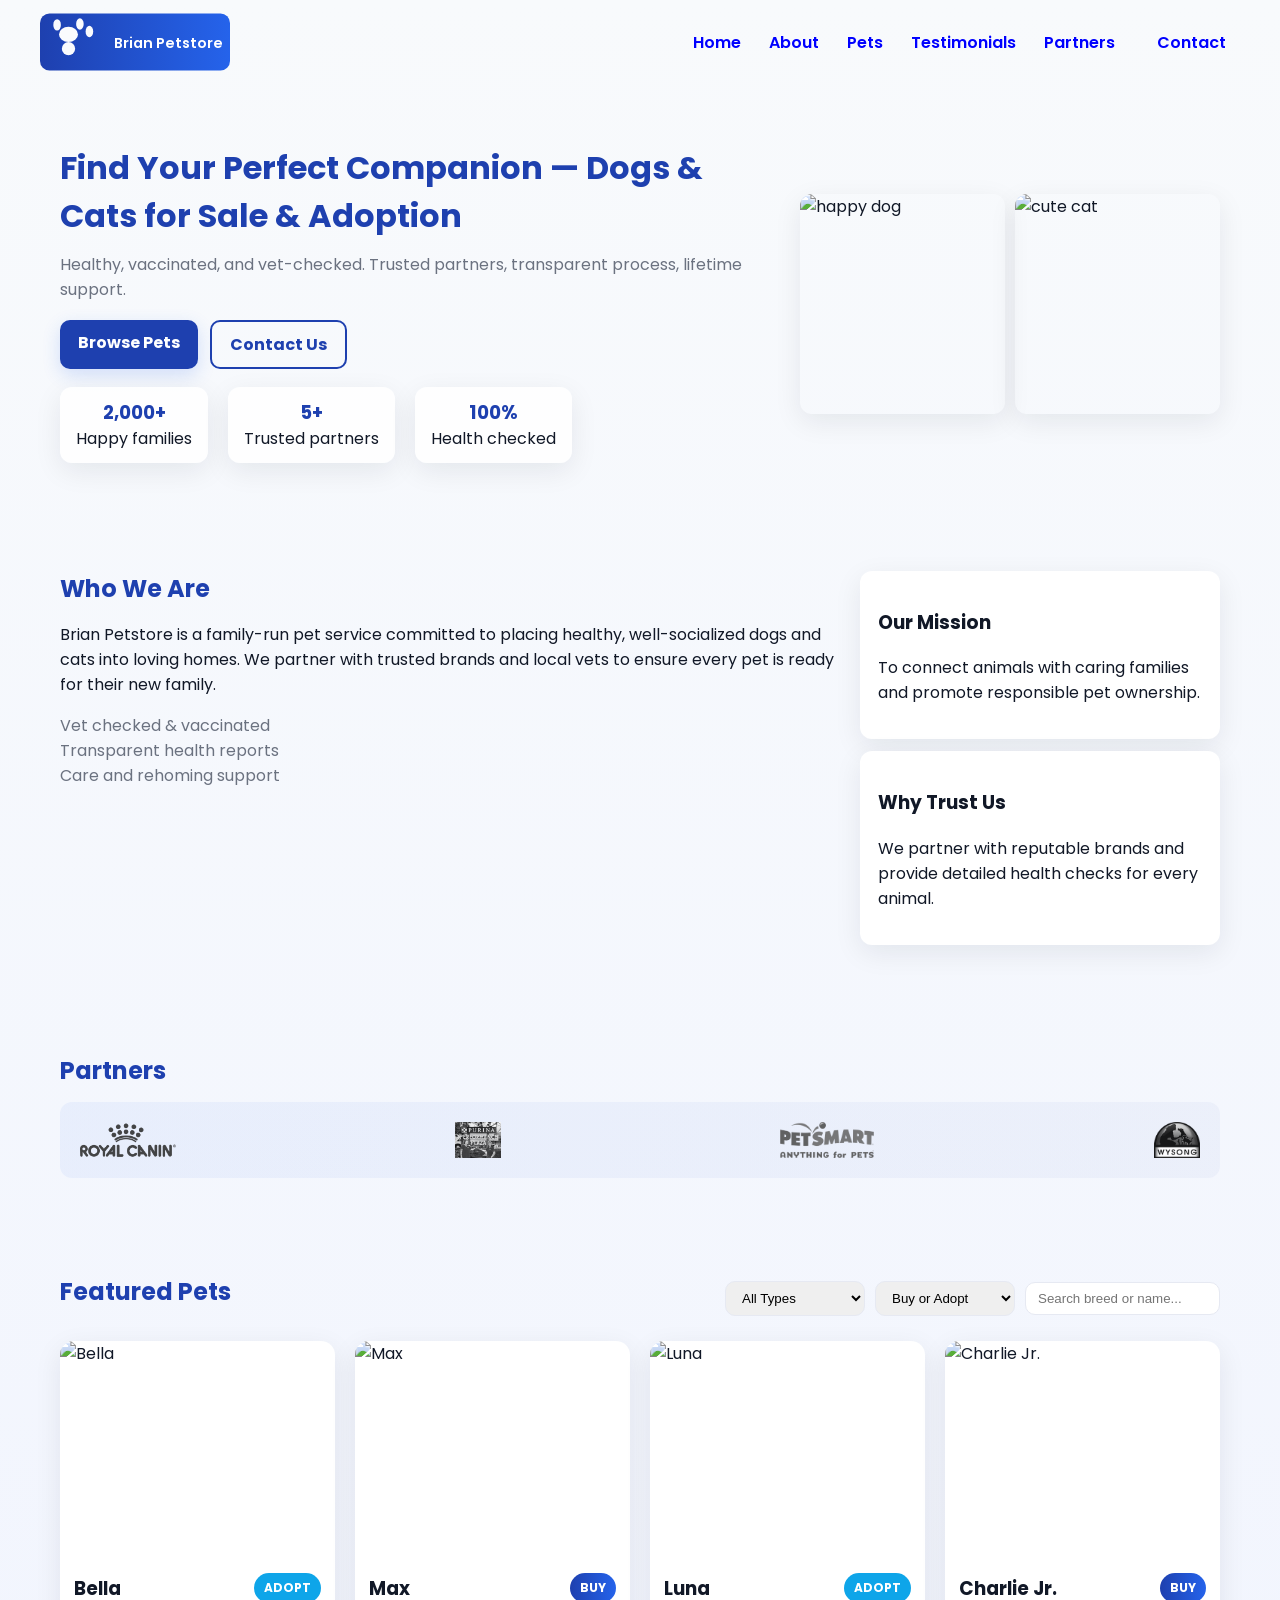
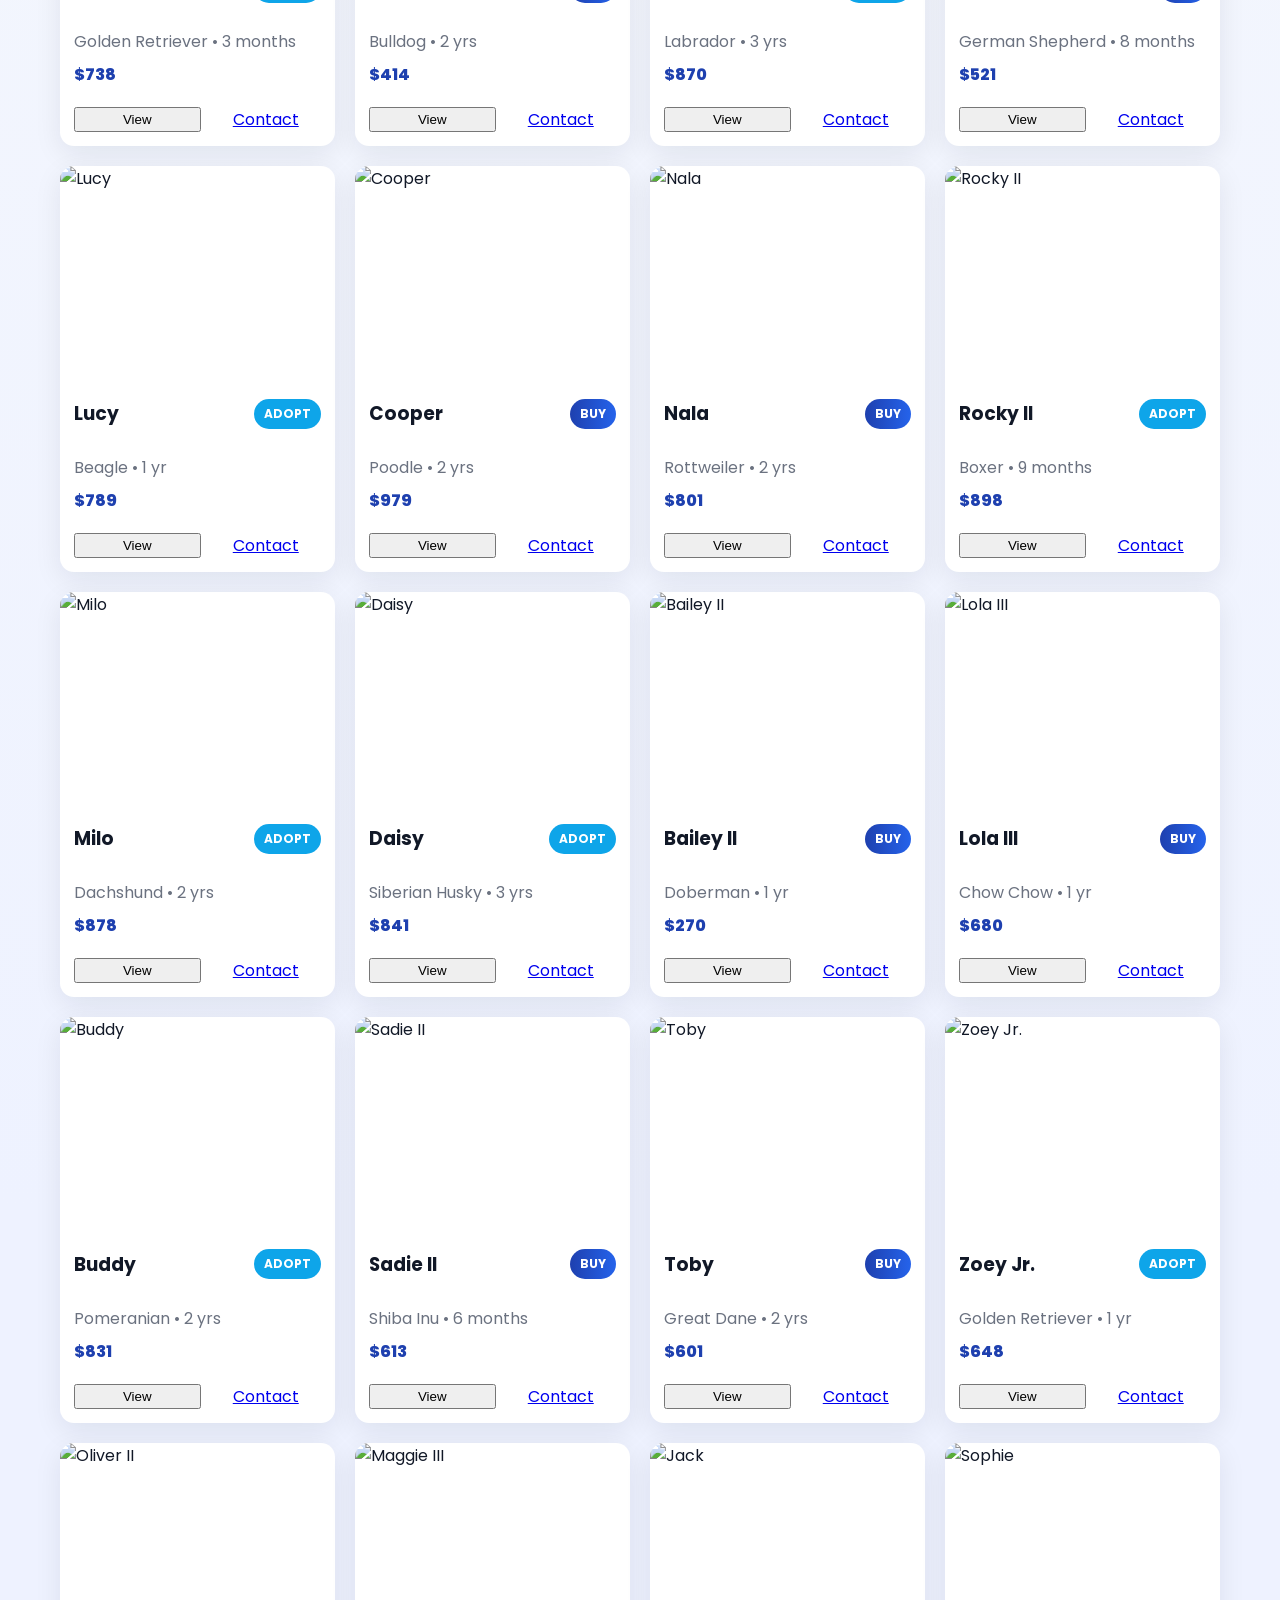
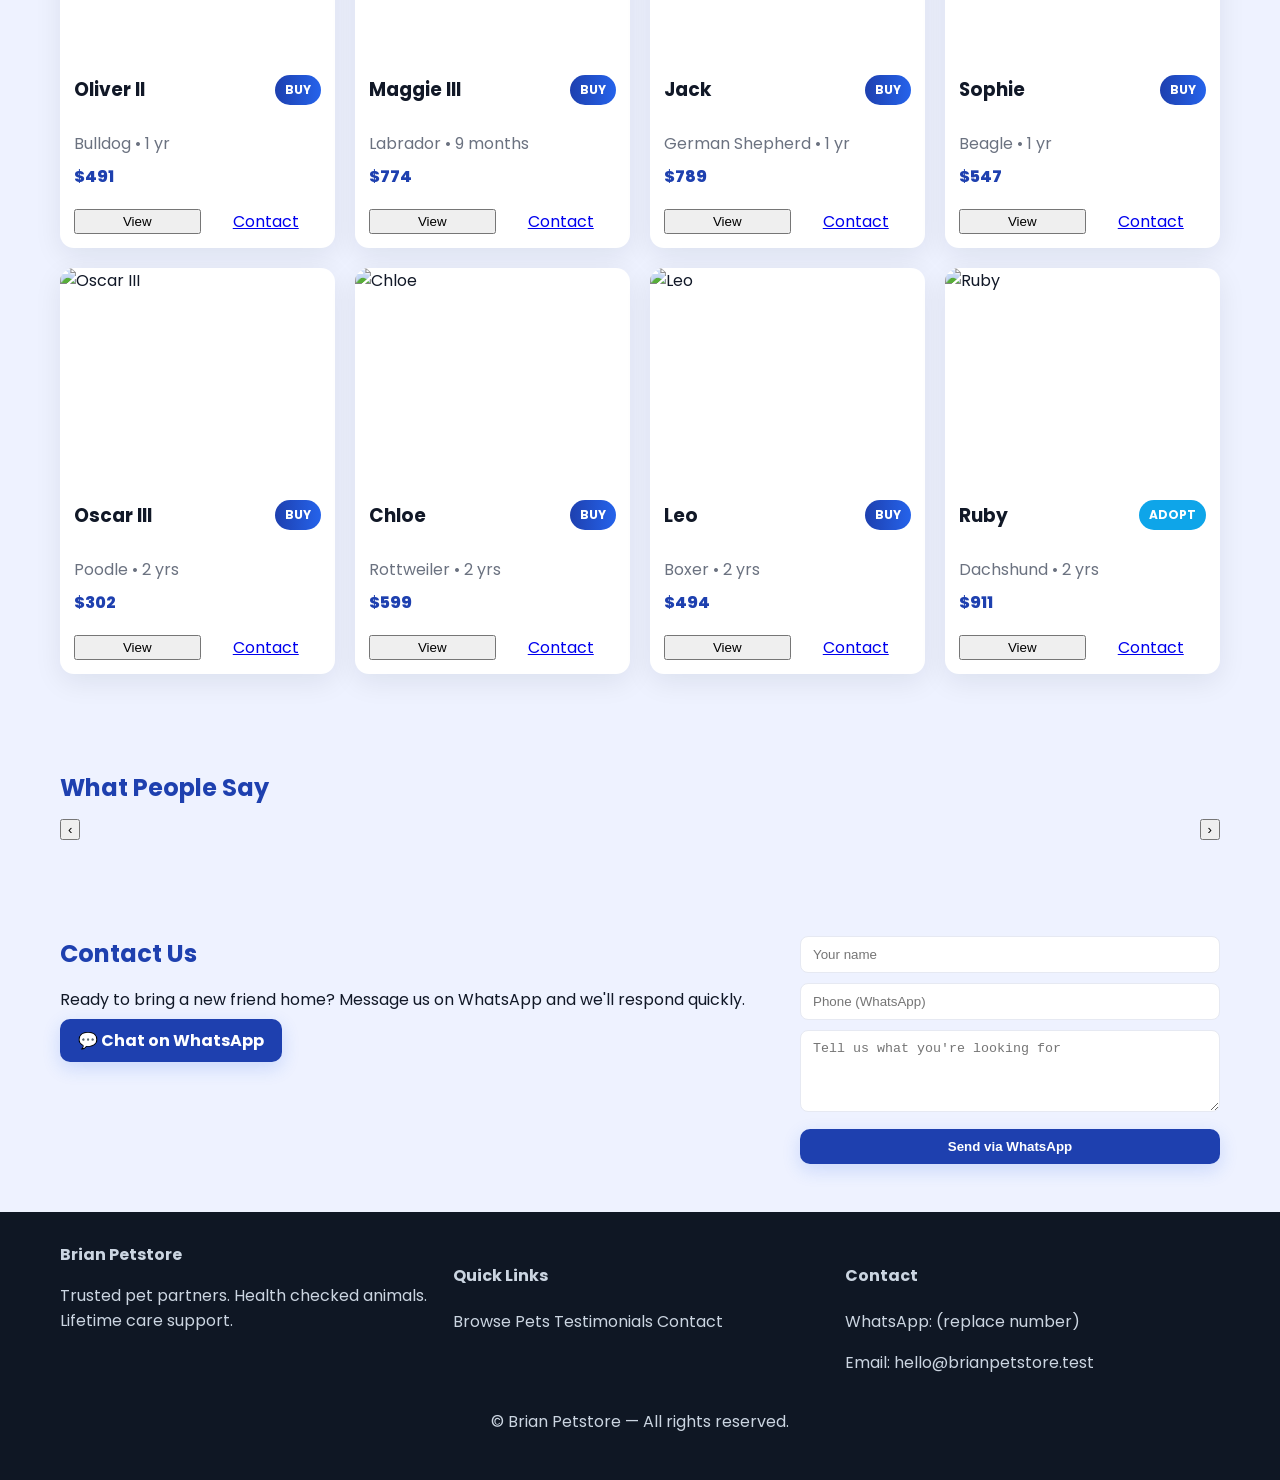
==== index.html @ ed1a4f4f "Move index.html to root for Vercel" ====
<!doctype html>
<html lang="en">
<head>
  <meta charset="utf-8" />
  <meta name="viewport" content="width=device-width,initial-scale=1" />
  <title>Brian Petstore — Dogs & Cats for Sale & Adoption</title>

  <!-- Google Fonts -->
  <link href="https://fonts.googleapis.com/css2?family=Poppins:wght@300;400;600;700&display=swap" rel="stylesheet">

  <link rel="stylesheet" href="style.css" />
</head>
<body>

  <!-- NAV / HEADER -->
  <header class="site-header">
    <div class="container header-inner">
      <!-- SVG logo (minimal + cute + elegant combined) -->
      <a class="logo" href="#home" aria-label="Brian Petstore">
        <svg viewBox="0 0 200 60" width="190" height="60" xmlns="http://www.w3.org/2000/svg" role="img">
          <!-- circle paw background (trust blue) -->
          <defs>
            <linearGradient id="g" x1="0" x2="1">
              <stop offset="0" stop-color="#1e40af"/>
              <stop offset="1" stop-color="#2563eb"/>
            </linearGradient>
          </defs>
          <rect rx="10" width="200" height="60" fill="url(#g)"/>
          <!-- stylized paw (white) -->
          <g transform="translate(12,7)" fill="#fff" opacity="0.98">
            <ellipse cx="18" cy="15" rx="10" ry="8"/>
            <ellipse cx="6" cy="5" rx="4" ry="6"/>
            <ellipse cx="30" cy="4" rx="4" ry="6"/>
            <ellipse cx="40" cy="12" rx="4" ry="6"/>
            <circle cx="18" cy="30" r="7"/>
          </g>
          <!-- Name - elegant with small drop shadow -->
          <text x="78" y="36" fill="#ffffff" font-family="Poppins, sans-serif" font-weight="600" font-size="15">
            Brian <tspan font-weight="600">Petstore</tspan>
          </text>
        </svg>
      </a>

      <nav class="nav">
        <a href="#home">Home</a>
        <a href="#about">About</a>
        <a href="#pets">Pets</a>
        <a href="#testimonials">Testimonials</a>
        <a href="#partners">Partners</a>
        <a href="#contact" class="btn-outline">Contact</a>
      </nav>
    </div>
  </header>

  <!-- HERO -->
  <section id="home" class="hero">
    <div class="container hero-inner">
      <div class="hero-text">
        <h1>Find Your Perfect Companion — Dogs & Cats for Sale & Adoption</h1>
        <p class="lead">Healthy, vaccinated, and vet-checked. Trusted partners, transparent process, lifetime support.</p>
        <div class="hero-ctas">
          <a href="#pets" class="btn-primary">Browse Pets</a>
          <a href="#contact" class="btn-ghost">Contact Us</a>
        </div>

        <div class="trust-stats">
          <div><strong>2,000+</strong><span>Happy families</span></div>
          <div><strong>5+</strong><span>Trusted partners</span></div>
          <div><strong>100%</strong><span>Health checked</span></div>
        </div>
      </div>

      <div class="hero-visual">
        <!-- sample collage using unsplash images; replace or host your own -->
        <div class="hero-collage">
          <img src="https://images.unsplash.com/photo-1546182990-dffeafbe841d?q=80&w=800&auto=format&fit=crop&ixlib=rb-4.0.3&s=7d08eed8a2a8e9d2ef75f9f8d8d9afb2" alt="happy dog" />
          <img src="https://images.unsplash.com/photo-1518791841217-8f162f1e1131?q=80&w=800&auto=format&fit=crop&ixlib=rb-4.0.3&s=22c03d4f0e0f3d1a6b8a0f6f7c70c4b1" alt="cute cat" />
        </div>
      </div>
    </div>
  </section>

  <!-- ABOUT -->
  <section id="about" class="section about">
    <div class="container">
      <div class="about-grid">
        <div>
          <h2>Who We Are</h2>
          <p>Brian Petstore is a family-run pet service committed to placing healthy, well-socialized dogs and cats into loving homes. We partner with trusted brands and local vets to ensure every pet is ready for their new family.</p>
          <ul class="about-list">
            <li>Vet checked & vaccinated</li>
            <li>Transparent health reports</li>
            <li>Care and rehoming support</li>
          </ul>
        </div>

        <div class="about-cards">
          <div class="card small">
            <h3>Our Mission</h3>
            <p>To connect animals with caring families and promote responsible pet ownership.</p>
          </div>
          <div class="card small">
            <h3>Why Trust Us</h3>
            <p>We partner with reputable brands and provide detailed health checks for every animal.</p>
          </div>
        </div>
      </div>
    </div>
  </section>

  <!-- PARTNERS -->
  <section id="partners" class="section partners">
    <div class="container">
      <h2>Partners</h2>
      <div class="partners-row" aria-hidden="true">
        <!-- use real logos or host local images -->
        <img src="./Royal.png" alt="Royal Canin">
        <img src="./thumbnail_IMG_1794v2.jpg" alt="Purina">
        <img src="./PetSmart-Logo-2022.png" alt="PetSmart">
        <img src="./logo.png" alt="Wysong">
      </div>
    </div>
  </section>

  <!-- PETS / FILTERS -->
  <section id="pets" class="section pets">
    <div class="container">
      <div class="section-head">
        <h2>Featured Pets</h2>
        <div class="filters">
          <select id="filter-type">
            <option value="all">All Types</option>
            <option value="dog">Dogs</option>
            <option value="cat">Cats</option>
          </select>

          <select id="filter-action">
            <option value="all">Buy or Adopt</option>
            <option value="buy">Buy ($250+)</option>
            <option value="adopt">Adopt ($500+)</option>
          </select>

          <input id="search" type="search" placeholder="Search breed or name..." />
        </div>
      </div>

      <div id="pets-grid" class="pets-grid" aria-live="polite">
        <!-- Pet cards injected by script.js -->
      </div>
    </div>
  </section>

  <!-- PET DETAILS MODAL -->
  <div id="pet-modal" class="modal" aria-hidden="true">
    <div class="modal-content" role="dialog" aria-modal="true">
      <button id="modal-close" class="modal-close" aria-label="Close">✕</button>
      <div id="modal-body"></div>
    </div>
  </div>

  <!-- TESTIMONIALS -->
  <section id="testimonials" class="section testimonials">
    <div class="container">
      <h2>What People Say</h2>
      <div class="testi-wrapper">
        <button id="testi-prev" aria-label="Previous">‹</button>
        <div id="testi-track" class="testi-track">
          <!-- testimonial items injected by script -->
        </div>
        <button id="testi-next" aria-label="Next">›</button>
      </div>
    </div>
  </section>

  <!-- CONTACT -->
  <section id="contact" class="section contact">
    <div class="container contact-grid">
      <div>
        <h2>Contact Us</h2>
        <p>Ready to bring a new friend home? Message us on WhatsApp and we'll respond quickly.</p>
        <a id="whatsapp-main" class="btn-primary" href="#" target="_blank" rel="noopener">💬 Chat on WhatsApp</a>
      </div>
      <form id="contact-form" class="contact-form" onsubmit="return false;">
        <input type="text" id="name" placeholder="Your name" required />
        <input type="tel" id="phone" placeholder="Phone (WhatsApp)" required />
        <textarea id="message" placeholder="Tell us what you're looking for" rows="4"></textarea>
        <button id="contact-send" class="btn-primary">Send via WhatsApp</button>
      </form>
    </div>
  </section>

  <!-- FOOTER -->
  <footer class="footer">
    <div class="container">
      <div class="footer-grid">
        <div>
          <strong>Brian Petstore</strong>
          <p>Trusted pet partners. Health checked animals. Lifetime care support.</p>
        </div>
        <div>
          <h4>Quick Links</h4>
          <a href="#pets">Browse Pets</a>
          <a href="#testimonials">Testimonials</a>
          <a href="#contact">Contact</a>
        </div>
        <div>
          <h4>Contact</h4>
          <p>WhatsApp: <a id="footer-whatsapp" href="#">(replace number)</a></p>
          <p>Email: hello@brianpetstore.test</p>
        </div>
      </div>

      <p class="copyright">© <span id="year"></span> Brian Petstore — All rights reserved.</p>
    </div>
  </footer>

  <script src="script.js"></script>
</body>
</html>
---- style.css ----
:root{
  --blue-700:#1e40af;
  --blue-500:#2563eb;
  --muted:#6b7280;
  --card-bg:#ffffff;
  --radius:14px;
  --glass: rgba(255,255,255,0.85);
  --shadow: 0 8px 28px rgba(16,24,40,0.08);
  --max:1200px;
}

*{box-sizing:border-box}
body{font-family:'Poppins',system-ui,-apple-system,Segoe UI,Roboto,"Helvetica Neue",Arial; margin:0; color:#111827; background:linear-gradient(180deg,#f8fafc, #eef2ff 60%); -webkit-font-smoothing:antialiased}
.container{max-width:var(--max); margin:0 auto; padding:0 20px}

/* HEADER */
.site-header{position:sticky; top:0; z-index:60}
.header-inner{display:flex; align-items:center; justify-content:space-between; padding:12px 0}
.logo{display:flex; align-items:center; text-decoration:none}
.nav{display:flex; gap:18px; align-items:center}
.nav a{color: blue; text-decoration:none; font-weight:600; margin-left:10px}
.btn-outline{padding:8px 12px; border-radius:8px; background:transparent; border:2px solid rgba(255,255,255,0.12); color:white; font-weight:600}

/* hero */
.hero{padding:60px 0; display:flex; align-items:center}
.hero-inner{display:grid; grid-template-columns:1fr 420px; gap:32px; align-items:center}
.hero-text h1{font-size:2rem; margin:0 0 12px; color:var(--blue-700)}
.lead{color:var(--muted); margin:0 0 18px}
.hero-ctas{display:flex; gap:12px; margin-bottom:18px}
.btn-primary{background:var(--blue-700); color:white; padding:10px 18px; border-radius:10px; text-decoration:none; font-weight:700; box-shadow:0 6px 18px rgba(37,99,235,0.18)}
.btn-ghost{background:transparent; border:2px solid var(--blue-700); color:var(--blue-700); padding:10px 18px; border-radius:10px; text-decoration:none; font-weight:700}
.trust-stats{display:flex; gap:20px; margin-top:14px}
.trust-stats div{background:var(--glass); padding:12px 16px; border-radius:12px; display:flex; flex-direction:column; align-items:center; box-shadow:var(--shadow)}
.trust-stats strong{font-size:1.15rem; color:var(--blue-700)}

/* hero visuals */
.hero-collage{display:grid; gap:10px; grid-template-columns:1fr 1fr}
.hero-collage img{width:100%; height:220px; object-fit:cover; border-radius:12px; box-shadow:var(--shadow)}

/* sections */
.section{padding:48px 0}
.section h2{font-size:1.5rem; margin:0 0 14px; color:var(--blue-700)}

/* ABOUT */
.about-grid{display:grid; grid-template-columns:1fr 360px; gap:20px; align-items:start}
.about-list{list-style: none; padding:0; margin-top:12px; color:var(--muted)}
.card.small{background:var(--card-bg); padding:18px; border-radius:12px; box-shadow:var(--shadow); margin-bottom:12px}

/* partners */
.partners-row{display:flex; gap:24px; align-items:center; justify-content:space-between; padding:20px; background:linear-gradient(90deg, rgba(37,99,235,0.06), rgba(30,64,175,0.04)); border-radius:12px}
.partners-row img{height:36px; opacity:0.9; filter:grayscale(1); transition:all .2s}
.partners-row img:hover{transform:translateY(-4px); filter:none; opacity:1}

/* PETS */
.section-head{display:flex; align-items:center; justify-content:space-between; gap:16px; margin-bottom:18px; flex-wrap:wrap}
.filters{display:flex; gap:10px; align-items:center}
.filters select, .filters input{padding:8px 12px; border-radius:10px; border:1px solid #e6e9f2; min-width:140px}
.pets-grid{display:grid; gap:20px; grid-template-columns:repeat(auto-fit, minmax(240px,1fr))}

/* pet card */
.pet{
  background:var(--card-bg);
  border-radius:14px;
  overflow:hidden;
  box-shadow:var(--shadow);
  transition: transform .25s ease, box-shadow .25s ease;
  display:flex; flex-direction:column;
}
.pet:hover{transform:translateY(-6px)}
.pet img{width:100%; height:200px; object-fit:cover}
.pet-body{padding:14px; flex:1; display:flex; flex-direction:column}
.pet-title{display:flex; justify-content:space-between; align-items:center; gap:10px}
.badge{padding:6px 10px; border-radius:999px; font-weight:700; font-size:12px; color:white}
.badge-buy{background:linear-gradient(90deg,var(--blue-700),var(--blue-500))}
.badge-adopt{background:#0ea5e9}
.pet p{color:var(--muted); margin:8px 0}
.pet .price{font-weight:800; color:var(--blue-700); margin-top:auto}
.pet-actions{display:flex; gap:10px; margin-top:12px}
.pet-actions .btn{flex:1; text-align:center}

/* pagination */
.pagination{display:flex; gap:8px; justify-content:center; margin-top:20px}
.page-btn{padding:8px 12px; border-radius:8px; background:white; border:1px solid #e6e9f2; cursor:pointer}
.page-btn.active{background:var(--blue-700); color:white; border-color:var(--blue-700)}

/* modal */
.modal{position:fixed; inset:0; display:none; background:rgba(2,6,23,0.6); align-items:center; justify-content:center; padding:24px}
.modal.show{display:flex}
.modal-content{width:100%; max-width:900px; background:white; border-radius:12px; overflow:hidden; box-shadow:0 30px 60px rgba(2,6,23,0.4); display:flex; gap:0}
.modal-left{flex:1; min-width:300px}
.modal-left img{width:100%; height:100%; object-fit:cover}
.modal-right{flex:1; padding:20px}
.modal-close{position:absolute; right:28px; top:28px; background:transparent; border:0; font-size:22px}

/* testimonials */
.testi-wrapper{display:flex; align-items:center; gap:14px}
#testi-track{display:flex; overflow:hidden; gap:14px; width:100%}
.testi-item{min-width:100%; padding:18px; background:linear-gradient(180deg,#fff,#f9fafb); border-radius:12px; box-shadow:var(--shadow)}
.testi-item p{color:var(--muted)}
.testi-item .who{display:flex; gap:12px; align-items:center; margin-top:12px}
.who img{width:52px; height:52px; object-fit:cover; border-radius:999px; border:3px solid #fff; box-shadow:0 6px 18px rgba(2,6,23,0.08)}

/* contact */
.contact-grid{display:grid; grid-template-columns:1fr 420px; gap:20px; align-items:start}
.contact-form input, .contact-form textarea{width:100%; padding:10px 12px; border-radius:8px; border:1px solid #e6e9f2; margin-bottom:10px}
.contact-form button{width:100%; padding:10px 14px; border-radius:10px; border:0; background:var(--blue-700); color:white; font-weight:700}

/* footer */
.footer{background:#0f1724; color:#cbd5e1; padding:30px 0}
.footer-grid{display:grid; grid-template-columns:1fr 1fr 1fr; gap:18px; align-items:start}
.footer a{color:#cbd5e1; text-decoration:none}
.copyright{text-align:center; margin-top:18px}

/* responsive */
@media (max-width:100px){
  .hero-inner{grid-template-columns:1fr}
  .about-grid{grid-template-columns:1fr}
  .contact-grid{grid-template-columns:1fr}
  .header-inner{padding:8px 0}
  .nav{display: contents;}
  .hero-collage img{height:160px}
}
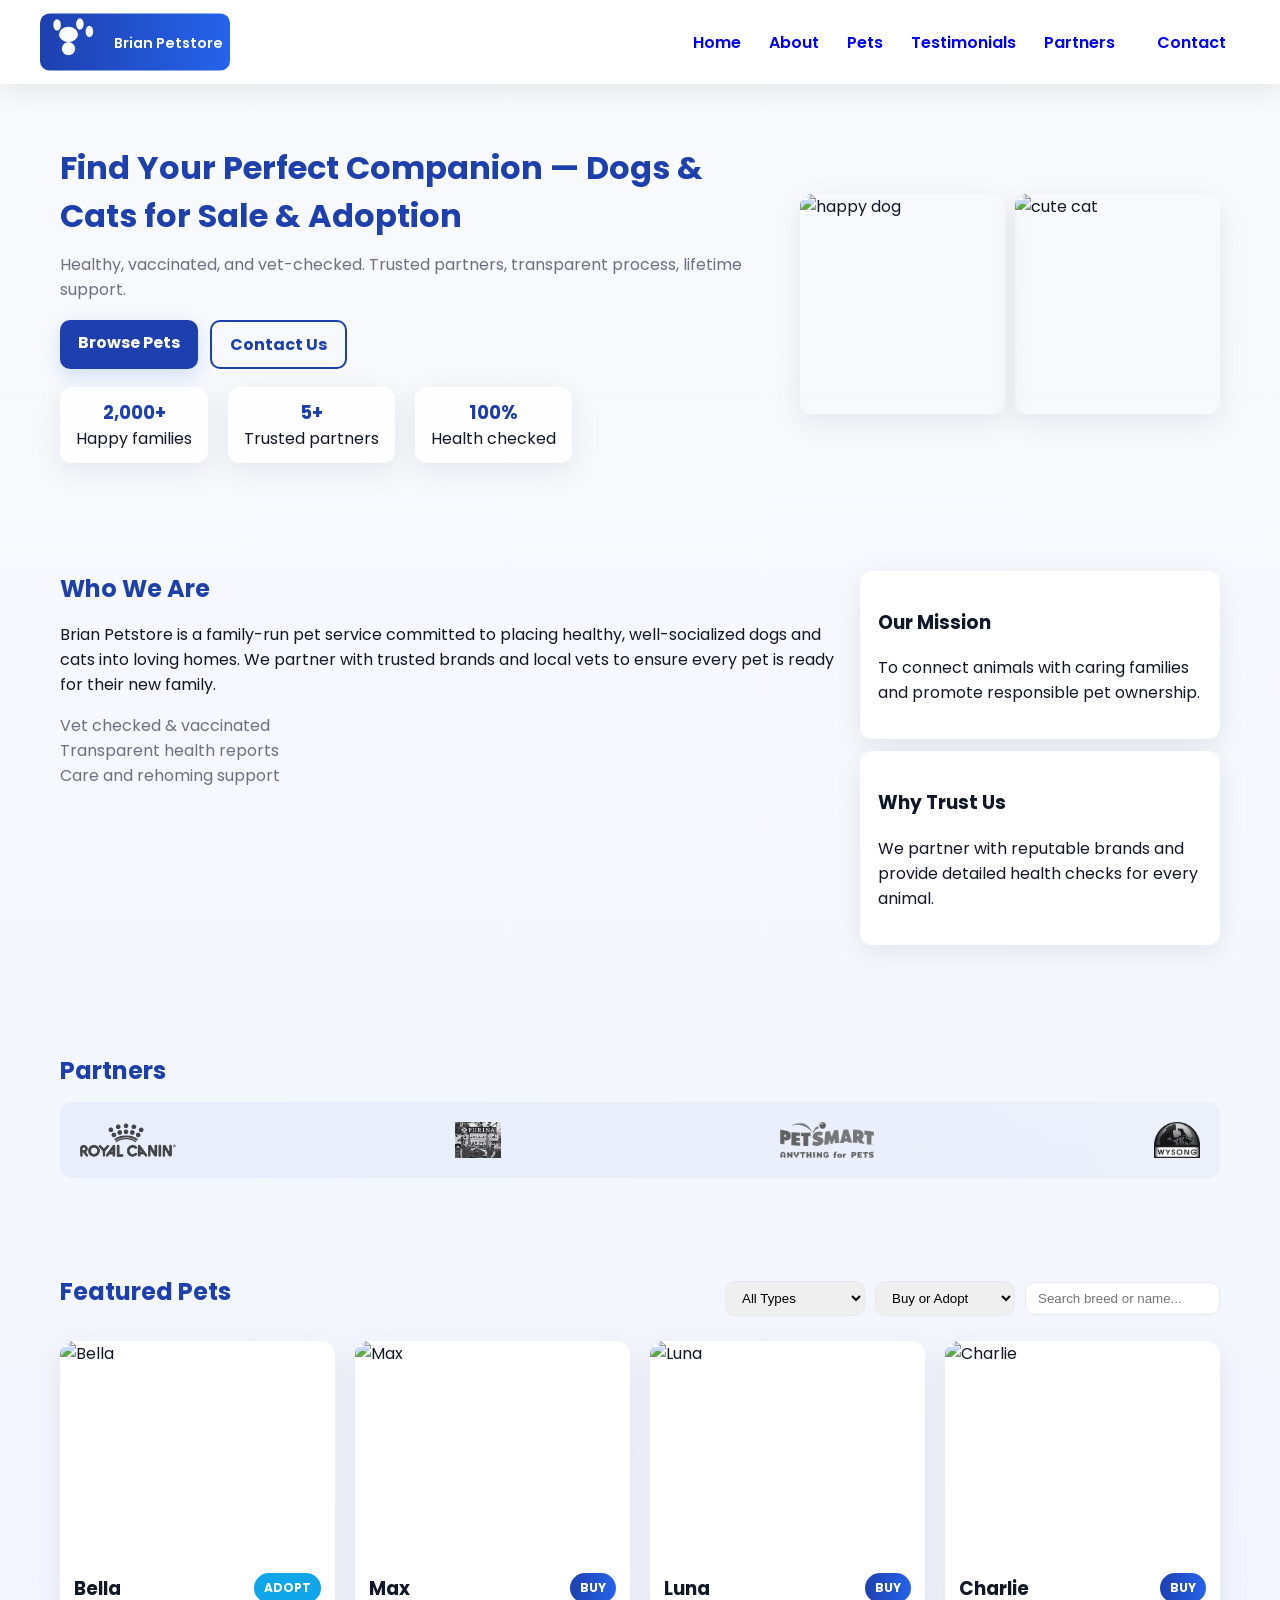
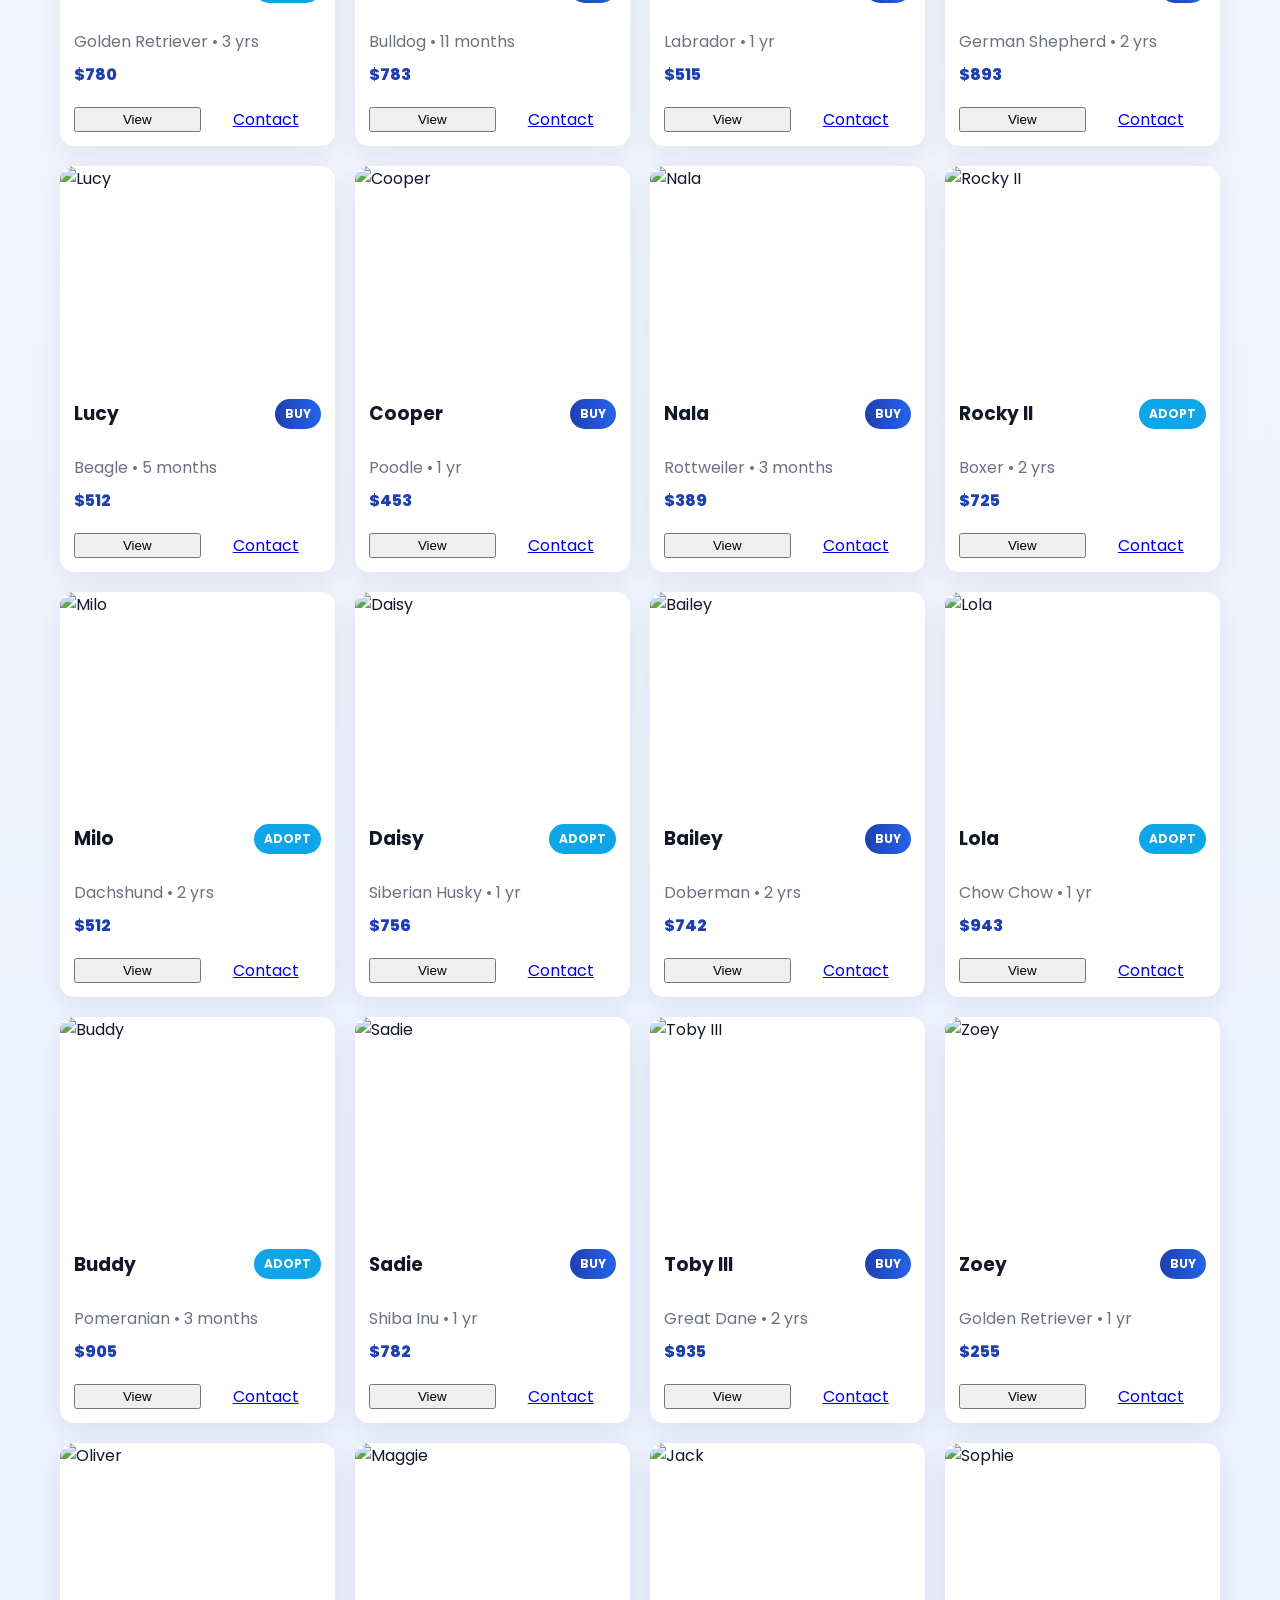
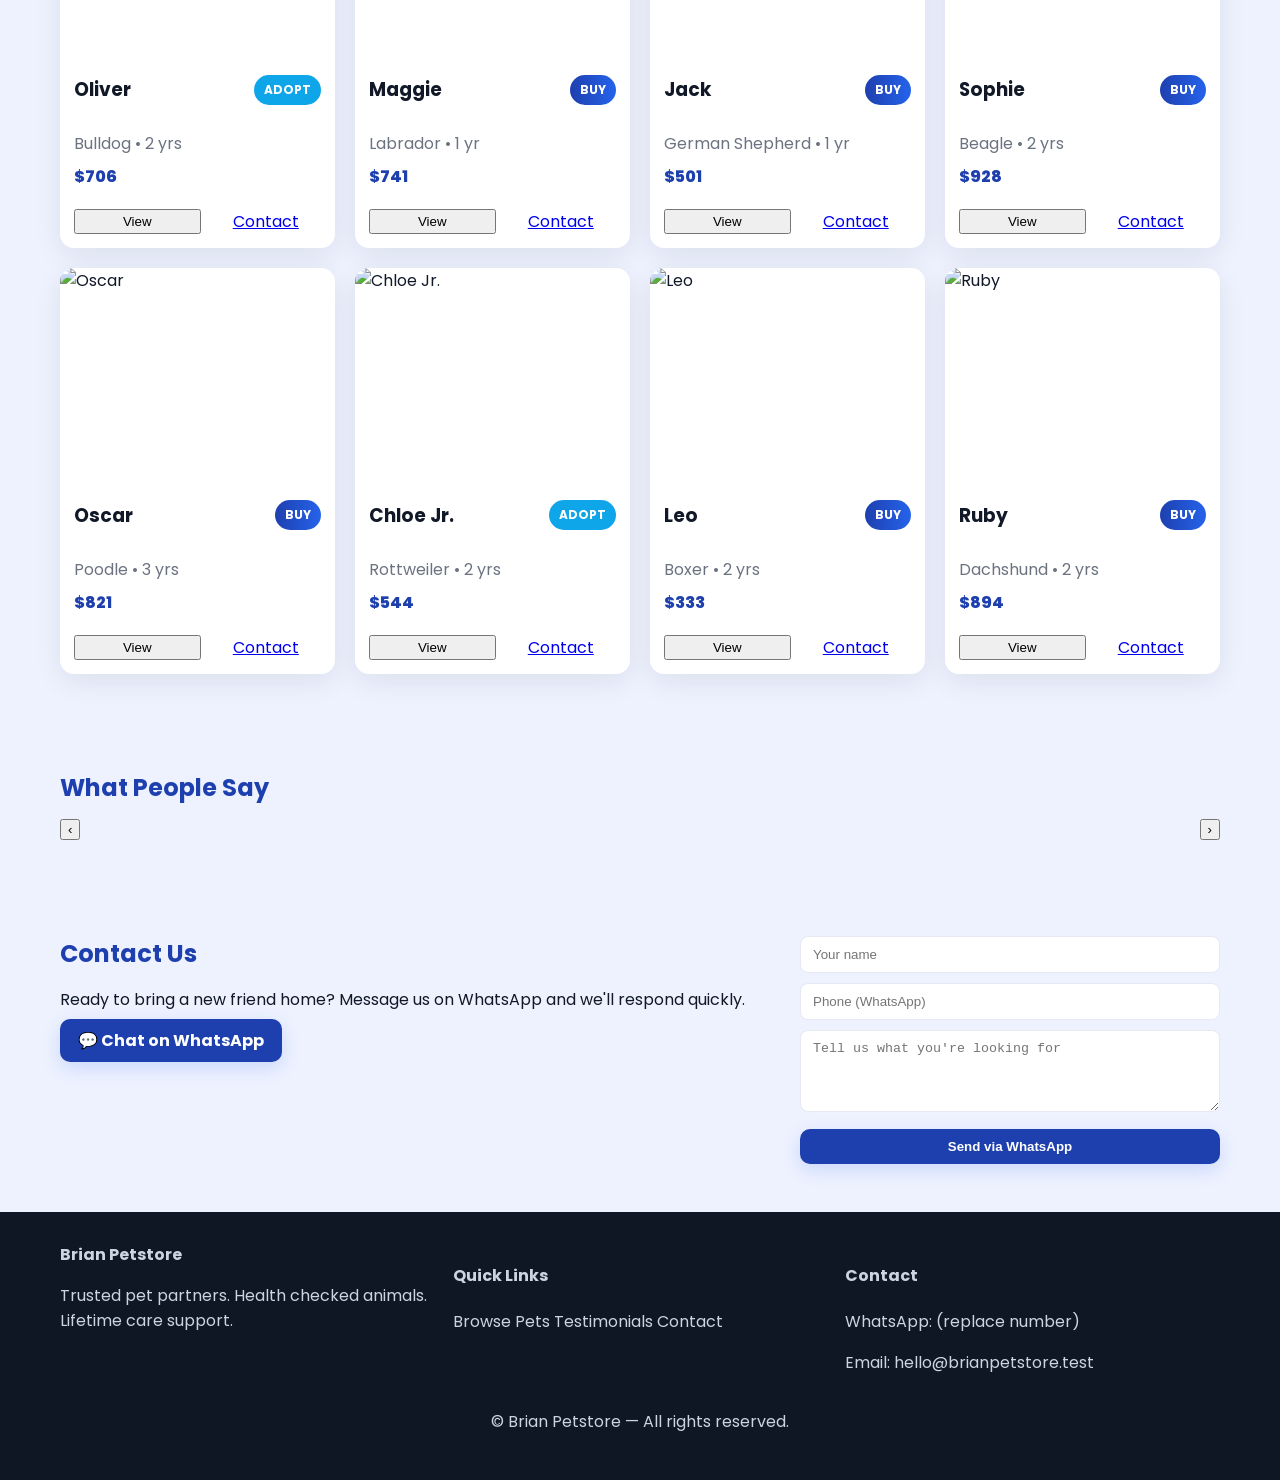
==== commit cd6558d2: "Update styles" ====
--- a/index.html
+++ b/index.html
@@ -2,7 +2,8 @@
 <html lang="en">
 <head>
   <meta charset="utf-8" />
-  <meta name="viewport" content="width=device-width,initial-scale=1" />
+<meta name="viewport" content="width=device-width, initial-scale=1.0">
+
   <title>Brian Petstore — Dogs & Cats for Sale & Adoption</title>
 
   <!-- Google Fonts -->
--- a/style.css
+++ b/style.css
@@ -10,12 +10,18 @@
 }
 
 *{box-sizing:border-box}
-body{font-family:'Poppins',system-ui,-apple-system,Segoe UI,Roboto,"Helvetica Neue",Arial; margin:0; color:#111827; background:linear-gradient(180deg,#f8fafc, #eef2ff 60%); -webkit-font-smoothing:antialiased}
+body{
+  font-family:'Poppins',system-ui,-apple-system,Segoe UI,Roboto,"Helvetica Neue",Arial;
+  margin:0; 
+  color:#111827;
+  background:linear-gradient(180deg,#f8fafc, #eef2ff 60%);
+  -webkit-font-smoothing:antialiased;
+}
 .container{max-width:var(--max); margin:0 auto; padding:0 20px}
 
 /* HEADER */
-.site-header{position:sticky; top:0; z-index:60}
-.header-inner{display:flex; align-items:center; justify-content:space-between; padding:12px 0}
+.site-header{position:sticky; top:0; z-index:60; background:white; box-shadow:var(--shadow)}
+.header-inner{display:flex; align-items:center; justify-content:space-between; padding:12px 0; position:relative}
 .logo{display:flex; align-items:center; text-decoration:none}
 .nav{display:flex; gap:18px; align-items:center}
 .nav a{color: blue; text-decoration:none; font-weight:600; margin-left:10px}
@@ -26,10 +32,10 @@
 .hero-inner{display:grid; grid-template-columns:1fr 420px; gap:32px; align-items:center}
 .hero-text h1{font-size:2rem; margin:0 0 12px; color:var(--blue-700)}
 .lead{color:var(--muted); margin:0 0 18px}
-.hero-ctas{display:flex; gap:12px; margin-bottom:18px}
+.hero-ctas{display:flex; gap:12px; margin-bottom:18px; flex-wrap:wrap}
 .btn-primary{background:var(--blue-700); color:white; padding:10px 18px; border-radius:10px; text-decoration:none; font-weight:700; box-shadow:0 6px 18px rgba(37,99,235,0.18)}
 .btn-ghost{background:transparent; border:2px solid var(--blue-700); color:var(--blue-700); padding:10px 18px; border-radius:10px; text-decoration:none; font-weight:700}
-.trust-stats{display:flex; gap:20px; margin-top:14px}
+.trust-stats{display:flex; gap:20px; margin-top:14px; flex-wrap:wrap}
 .trust-stats div{background:var(--glass); padding:12px 16px; border-radius:12px; display:flex; flex-direction:column; align-items:center; box-shadow:var(--shadow)}
 .trust-stats strong{font-size:1.15rem; color:var(--blue-700)}
 
@@ -47,13 +53,13 @@
 .card.small{background:var(--card-bg); padding:18px; border-radius:12px; box-shadow:var(--shadow); margin-bottom:12px}
 
 /* partners */
-.partners-row{display:flex; gap:24px; align-items:center; justify-content:space-between; padding:20px; background:linear-gradient(90deg, rgba(37,99,235,0.06), rgba(30,64,175,0.04)); border-radius:12px}
+.partners-row{display:flex; gap:24px; align-items:center; justify-content:space-between; padding:20px; background:linear-gradient(90deg, rgba(37,99,235,0.06), rgba(30,64,175,0.04)); border-radius:12px; flex-wrap:wrap}
 .partners-row img{height:36px; opacity:0.9; filter:grayscale(1); transition:all .2s}
 .partners-row img:hover{transform:translateY(-4px); filter:none; opacity:1}
 
 /* PETS */
 .section-head{display:flex; align-items:center; justify-content:space-between; gap:16px; margin-bottom:18px; flex-wrap:wrap}
-.filters{display:flex; gap:10px; align-items:center}
+.filters{display:flex; gap:10px; align-items:center; flex-wrap:wrap}
 .filters select, .filters input{padding:8px 12px; border-radius:10px; border:1px solid #e6e9f2; min-width:140px}
 .pets-grid{display:grid; gap:20px; grid-template-columns:repeat(auto-fit, minmax(240px,1fr))}
 
@@ -79,14 +85,14 @@
 .pet-actions .btn{flex:1; text-align:center}
 
 /* pagination */
-.pagination{display:flex; gap:8px; justify-content:center; margin-top:20px}
+.pagination{display:flex; gap:8px; justify-content:center; margin-top:20px; flex-wrap:wrap}
 .page-btn{padding:8px 12px; border-radius:8px; background:white; border:1px solid #e6e9f2; cursor:pointer}
 .page-btn.active{background:var(--blue-700); color:white; border-color:var(--blue-700)}
 
 /* modal */
 .modal{position:fixed; inset:0; display:none; background:rgba(2,6,23,0.6); align-items:center; justify-content:center; padding:24px}
 .modal.show{display:flex}
-.modal-content{width:100%; max-width:900px; background:white; border-radius:12px; overflow:hidden; box-shadow:0 30px 60px rgba(2,6,23,0.4); display:flex; gap:0}
+.modal-content{width:100%; max-width:900px; background:white; border-radius:12px; overflow:hidden; box-shadow:0 30px 60px rgba(2,6,23,0.4); display:flex; flex-direction:column}
 .modal-left{flex:1; min-width:300px}
 .modal-left img{width:100%; height:100%; object-fit:cover}
 .modal-right{flex:1; padding:20px}
@@ -112,11 +118,25 @@
 .copyright{text-align:center; margin-top:18px}
 
 /* responsive */
-@media (max-width:100px){
+@media (max-width:980px){
   .hero-inner{grid-template-columns:1fr}
   .about-grid{grid-template-columns:1fr}
   .contact-grid{grid-template-columns:1fr}
   .header-inner{padding:8px 0}
-  .nav{display: contents;}
+  .nav{display:none; flex-direction:column; background:white; padding:12px; border-radius:8px; position:absolute; top:60px; right:20px; box-shadow:var(--shadow);}
+  .nav.show{display:flex;}
   .hero-collage img{height:160px}
 }
+
+@media (max-width:768px){
+  .partners-row{flex-wrap:wrap; justify-content:center; gap:14px}
+  .footer-grid{grid-template-columns:1fr 1fr}
+}
+
+@media (max-width:480px){
+  .hero{padding:40px 0; flex-direction:column; text-align:center}
+  .hero-ctas{flex-direction:column; gap:8px}
+  .trust-stats{flex-direction:column; gap:10px; align-items:stretch}
+  .partners-row img{height:28px}
+  .footer-grid{grid-template-columns:1fr; text-align:center}
+}
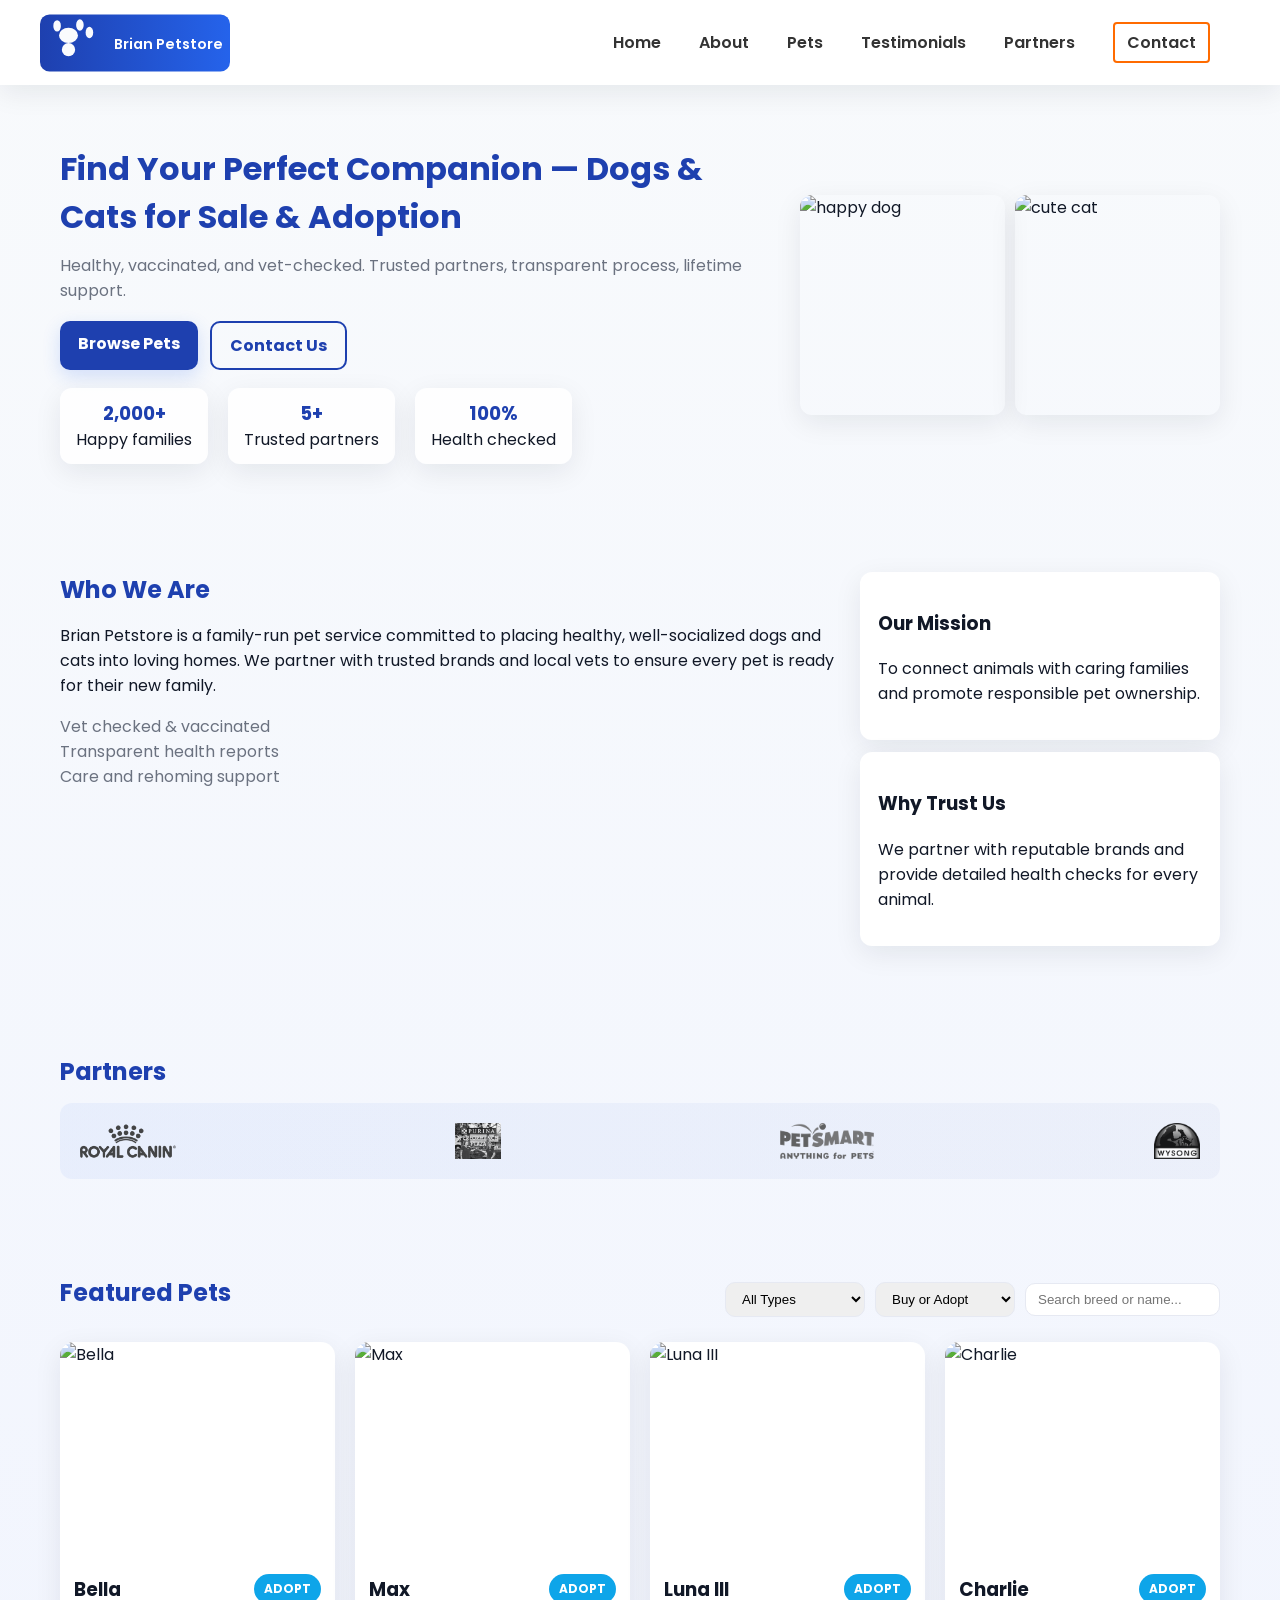
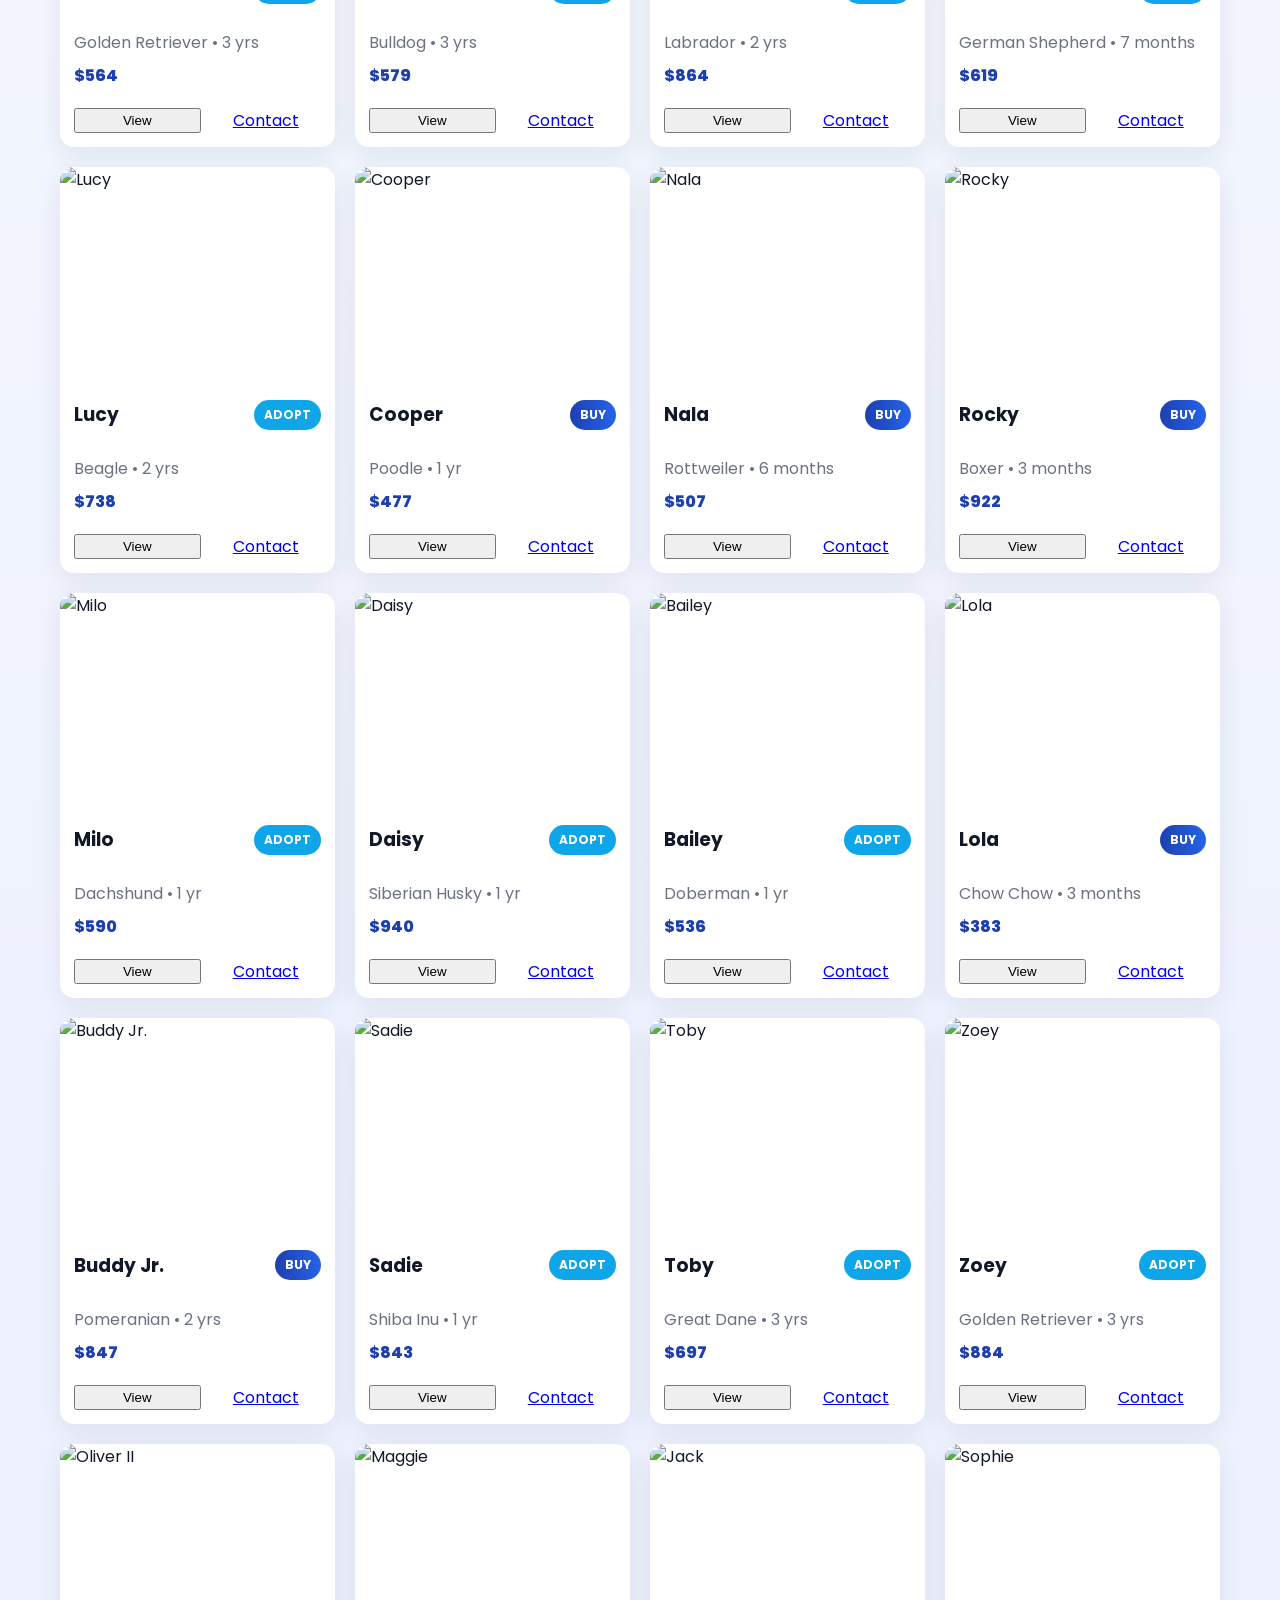
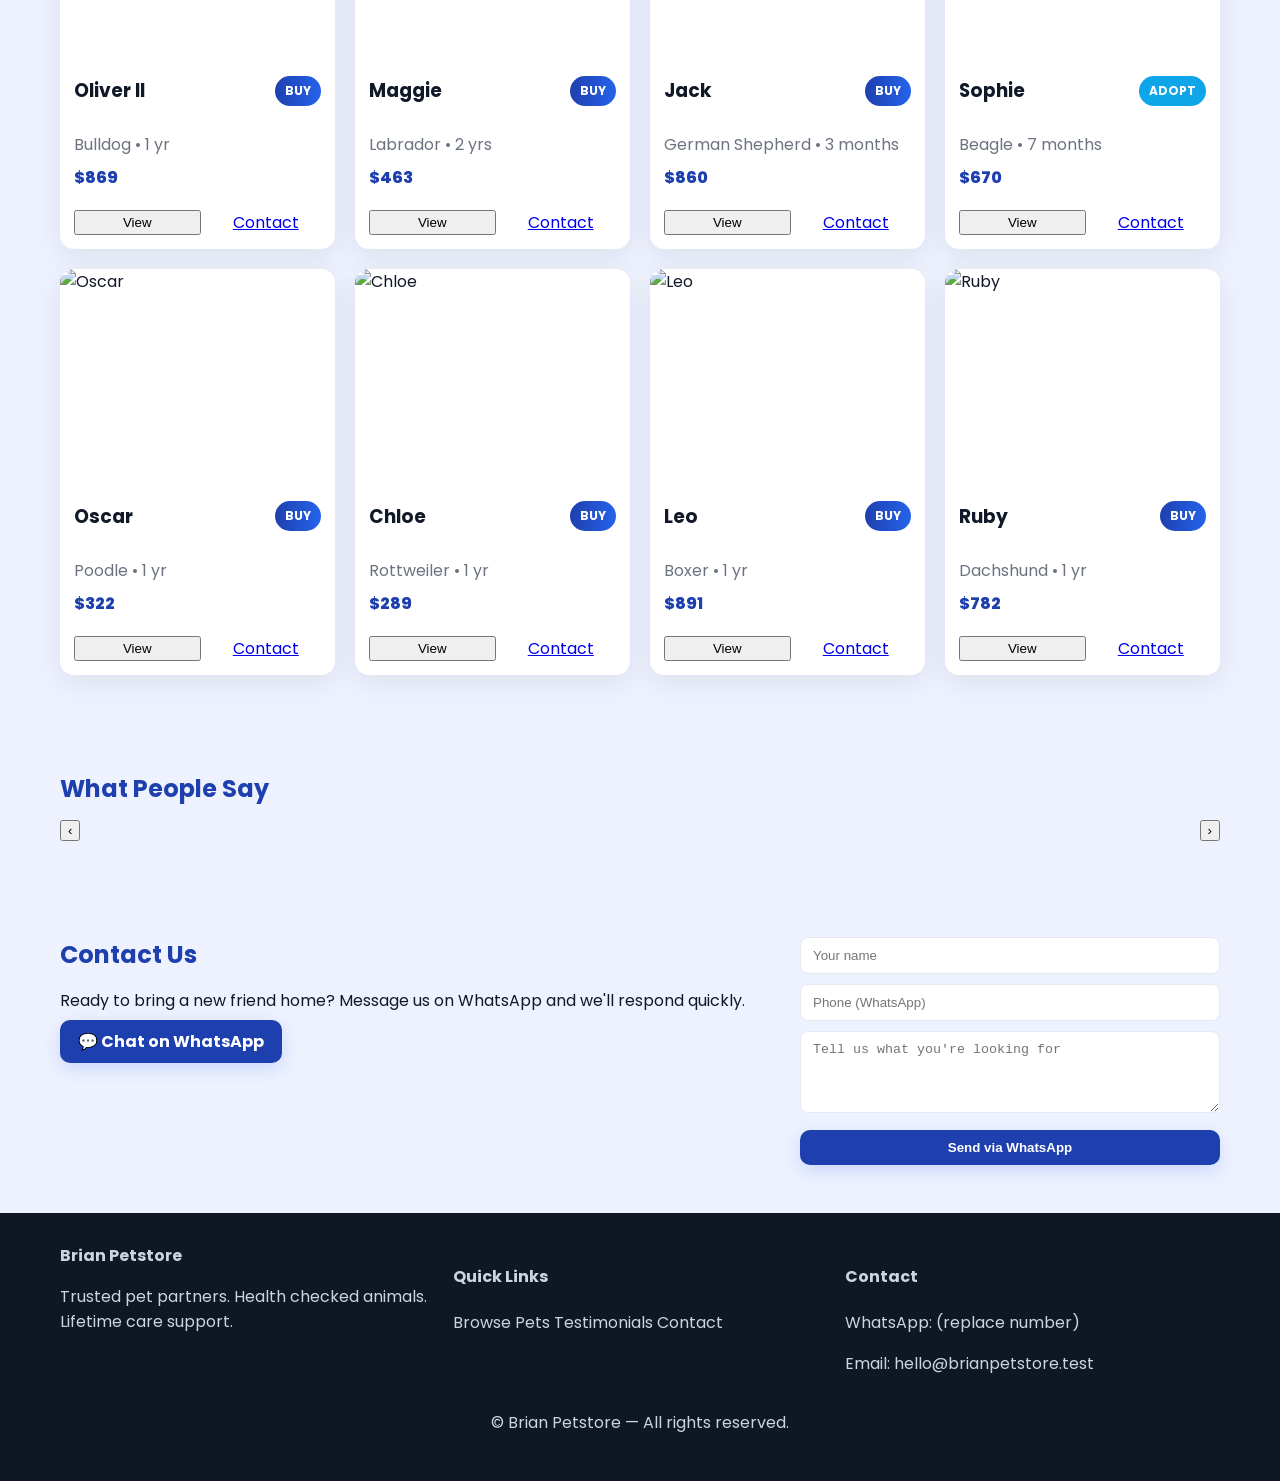
==== commit 30c1e6e8: "Update styles" ====
--- a/index.html
+++ b/index.html
@@ -1,16 +1,19 @@
 <!doctype html>
 <html lang="en">
+
 <head>
   <meta charset="utf-8" />
-<meta name="viewport" content="width=device-width, initial-scale=1.0">
+  <meta name="viewport" content="width=device-width, initial-scale=1.0">
 
   <title>Brian Petstore — Dogs & Cats for Sale & Adoption</title>
 
   <!-- Google Fonts -->
   <link href="https://fonts.googleapis.com/css2?family=Poppins:wght@300;400;600;700&display=swap" rel="stylesheet">
-
   <link rel="stylesheet" href="style.css" />
+  <!-- Remix icons cdn  -->
+  <link href="https://cdn.jsdelivr.net/npm/remixicon@4.5.0/fonts/remixicon.css" rel="stylesheet" />
 </head>
+
 <body>
 
   <!-- NAV / HEADER -->
@@ -22,18 +25,18 @@
           <!-- circle paw background (trust blue) -->
           <defs>
             <linearGradient id="g" x1="0" x2="1">
-              <stop offset="0" stop-color="#1e40af"/>
-              <stop offset="1" stop-color="#2563eb"/>
+              <stop offset="0" stop-color="#1e40af" />
+              <stop offset="1" stop-color="#2563eb" />
             </linearGradient>
           </defs>
-          <rect rx="10" width="200" height="60" fill="url(#g)"/>
+          <rect rx="10" width="200" height="60" fill="url(#g)" />
           <!-- stylized paw (white) -->
           <g transform="translate(12,7)" fill="#fff" opacity="0.98">
-            <ellipse cx="18" cy="15" rx="10" ry="8"/>
-            <ellipse cx="6" cy="5" rx="4" ry="6"/>
-            <ellipse cx="30" cy="4" rx="4" ry="6"/>
-            <ellipse cx="40" cy="12" rx="4" ry="6"/>
-            <circle cx="18" cy="30" r="7"/>
+            <ellipse cx="18" cy="15" rx="10" ry="8" />
+            <ellipse cx="6" cy="5" rx="4" ry="6" />
+            <ellipse cx="30" cy="4" rx="4" ry="6" />
+            <ellipse cx="40" cy="12" rx="4" ry="6" />
+            <circle cx="18" cy="30" r="7" />
           </g>
           <!-- Name - elegant with small drop shadow -->
           <text x="78" y="36" fill="#ffffff" font-family="Poppins, sans-serif" font-weight="600" font-size="15">
@@ -42,14 +45,19 @@
         </svg>
       </a>
 
-      <nav class="nav">
-        <a href="#home">Home</a>
-        <a href="#about">About</a>
-        <a href="#pets">Pets</a>
-        <a href="#testimonials">Testimonials</a>
-        <a href="#partners">Partners</a>
-        <a href="#contact" class="btn-outline">Contact</a>
-      </nav>
+      <div class="nav-container">
+        <nav class="nav">
+          <a href="#home">Home</a>
+          <a href="#about">About</a>
+          <a href="#pets">Pets</a>
+          <a href="#testimonials">Testimonials</a>
+          <a href="#partners">Partners</a>
+          <a href="#contact" class="btn-outline">Contact</a>
+        </nav>
+        <i class="ri-menu-line menu-icon"></i>
+      </div>
+
+
     </div>
   </header>
 
@@ -58,7 +66,8 @@
     <div class="container hero-inner">
       <div class="hero-text">
         <h1>Find Your Perfect Companion — Dogs & Cats for Sale & Adoption</h1>
-        <p class="lead">Healthy, vaccinated, and vet-checked. Trusted partners, transparent process, lifetime support.</p>
+        <p class="lead">Healthy, vaccinated, and vet-checked. Trusted partners, transparent process, lifetime support.
+        </p>
         <div class="hero-ctas">
           <a href="#pets" class="btn-primary">Browse Pets</a>
           <a href="#contact" class="btn-ghost">Contact Us</a>
@@ -74,8 +83,12 @@
       <div class="hero-visual">
         <!-- sample collage using unsplash images; replace or host your own -->
         <div class="hero-collage">
-          <img src="https://images.unsplash.com/photo-1546182990-dffeafbe841d?q=80&w=800&auto=format&fit=crop&ixlib=rb-4.0.3&s=7d08eed8a2a8e9d2ef75f9f8d8d9afb2" alt="happy dog" />
-          <img src="https://images.unsplash.com/photo-1518791841217-8f162f1e1131?q=80&w=800&auto=format&fit=crop&ixlib=rb-4.0.3&s=22c03d4f0e0f3d1a6b8a0f6f7c70c4b1" alt="cute cat" />
+          <img
+            src="https://images.unsplash.com/photo-1546182990-dffeafbe841d?q=80&w=800&auto=format&fit=crop&ixlib=rb-4.0.3&s=7d08eed8a2a8e9d2ef75f9f8d8d9afb2"
+            alt="happy dog" />
+          <img
+            src="https://images.unsplash.com/photo-1518791841217-8f162f1e1131?q=80&w=800&auto=format&fit=crop&ixlib=rb-4.0.3&s=22c03d4f0e0f3d1a6b8a0f6f7c70c4b1"
+            alt="cute cat" />
         </div>
       </div>
     </div>
@@ -87,7 +100,9 @@
       <div class="about-grid">
         <div>
           <h2>Who We Are</h2>
-          <p>Brian Petstore is a family-run pet service committed to placing healthy, well-socialized dogs and cats into loving homes. We partner with trusted brands and local vets to ensure every pet is ready for their new family.</p>
+          <p>Brian Petstore is a family-run pet service committed to placing healthy, well-socialized dogs and cats into
+            loving homes. We partner with trusted brands and local vets to ensure every pet is ready for their new
+            family.</p>
           <ul class="about-list">
             <li>Vet checked & vaccinated</li>
             <li>Transparent health reports</li>
@@ -217,4 +232,5 @@
 
   <script src="script.js"></script>
 </body>
-</html>
+
+</html>
--- a/style.css
+++ b/style.css
@@ -1,142 +1,654 @@
-:root{
-  --blue-700:#1e40af;
-  --blue-500:#2563eb;
-  --muted:#6b7280;
-  --card-bg:#ffffff;
-  --radius:14px;
-  --glass: rgba(255,255,255,0.85);
-  --shadow: 0 8px 28px rgba(16,24,40,0.08);
-  --max:1200px;
-}
-
-*{box-sizing:border-box}
-body{
-  font-family:'Poppins',system-ui,-apple-system,Segoe UI,Roboto,"Helvetica Neue",Arial;
-  margin:0; 
-  color:#111827;
-  background:linear-gradient(180deg,#f8fafc, #eef2ff 60%);
-  -webkit-font-smoothing:antialiased;
-}
-.container{max-width:var(--max); margin:0 auto; padding:0 20px}
+:root {
+  --blue-700: #1e40af;
+  --blue-500: #2563eb;
+  --muted: #6b7280;
+  --card-bg: #ffffff;
+  --radius: 14px;
+  --glass: rgba(255, 255, 255, 0.85);
+  --shadow: 0 8px 28px rgba(16, 24, 40, 0.08);
+  --max: 1200px;
+}
+
+* {
+  box-sizing: border-box
+}
+
+body {
+  font-family: 'Poppins', system-ui, -apple-system, Segoe UI, Roboto, "Helvetica Neue", Arial;
+  margin: 0;
+  color: #111827;
+  background: linear-gradient(180deg, #f8fafc, #eef2ff 60%);
+  -webkit-font-smoothing: antialiased;
+}
+
+.container {
+  max-width: var(--max);
+  margin: 0 auto;
+  padding: 0 20px
+}
 
 /* HEADER */
-.site-header{position:sticky; top:0; z-index:60; background:white; box-shadow:var(--shadow)}
-.header-inner{display:flex; align-items:center; justify-content:space-between; padding:12px 0; position:relative}
-.logo{display:flex; align-items:center; text-decoration:none}
-.nav{display:flex; gap:18px; align-items:center}
-.nav a{color: blue; text-decoration:none; font-weight:600; margin-left:10px}
-.btn-outline{padding:8px 12px; border-radius:8px; background:transparent; border:2px solid rgba(255,255,255,0.12); color:white; font-weight:600}
+.site-header {
+  position: sticky;
+  top: 0;
+  z-index: 60;
+  background: white;
+  box-shadow: var(--shadow)
+}
+
+.header-inner {
+  display: flex;
+  align-items: center;
+  justify-content: space-between;
+  padding: 12px 0;
+  position: relative
+}
+
+.logo {
+  display: flex;
+  align-items: center;
+  text-decoration: none
+}
+
+.nav {
+  display: flex;
+  gap: 18px;
+  align-items: center
+}
+
+.nav a {
+  color: blue;
+  text-decoration: none;
+  font-weight: 600;
+  margin-left: 10px
+}
+
+.btn-outline {
+  padding: 8px 12px;
+  border-radius: 8px;
+  background: transparent;
+  border: 2px solid rgba(255, 255, 255, 0.12);
+  color: white;
+  font-weight: 600
+}
 
 /* hero */
-.hero{padding:60px 0; display:flex; align-items:center}
-.hero-inner{display:grid; grid-template-columns:1fr 420px; gap:32px; align-items:center}
-.hero-text h1{font-size:2rem; margin:0 0 12px; color:var(--blue-700)}
-.lead{color:var(--muted); margin:0 0 18px}
-.hero-ctas{display:flex; gap:12px; margin-bottom:18px; flex-wrap:wrap}
-.btn-primary{background:var(--blue-700); color:white; padding:10px 18px; border-radius:10px; text-decoration:none; font-weight:700; box-shadow:0 6px 18px rgba(37,99,235,0.18)}
-.btn-ghost{background:transparent; border:2px solid var(--blue-700); color:var(--blue-700); padding:10px 18px; border-radius:10px; text-decoration:none; font-weight:700}
-.trust-stats{display:flex; gap:20px; margin-top:14px; flex-wrap:wrap}
-.trust-stats div{background:var(--glass); padding:12px 16px; border-radius:12px; display:flex; flex-direction:column; align-items:center; box-shadow:var(--shadow)}
-.trust-stats strong{font-size:1.15rem; color:var(--blue-700)}
+.hero {
+  padding: 60px 0;
+  display: flex;
+  align-items: center
+}
+
+.hero-inner {
+  display: grid;
+  grid-template-columns: 1fr 420px;
+  gap: 32px;
+  align-items: center
+}
+
+.hero-text h1 {
+  font-size: 2rem;
+  margin: 0 0 12px;
+  color: var(--blue-700)
+}
+
+.lead {
+  color: var(--muted);
+  margin: 0 0 18px
+}
+
+.hero-ctas {
+  display: flex;
+  gap: 12px;
+  margin-bottom: 18px;
+  flex-wrap: wrap
+}
+
+.btn-primary {
+  background: var(--blue-700);
+  color: white;
+  padding: 10px 18px;
+  border-radius: 10px;
+  text-decoration: none;
+  font-weight: 700;
+  box-shadow: 0 6px 18px rgba(37, 99, 235, 0.18)
+}
+
+.btn-ghost {
+  background: transparent;
+  border: 2px solid var(--blue-700);
+  color: var(--blue-700);
+  padding: 10px 18px;
+  border-radius: 10px;
+  text-decoration: none;
+  font-weight: 700
+}
+
+.trust-stats {
+  display: flex;
+  gap: 20px;
+  margin-top: 14px;
+  flex-wrap: wrap
+}
+
+.trust-stats div {
+  background: var(--glass);
+  padding: 12px 16px;
+  border-radius: 12px;
+  display: flex;
+  flex-direction: column;
+  align-items: center;
+  box-shadow: var(--shadow)
+}
+
+.trust-stats strong {
+  font-size: 1.15rem;
+  color: var(--blue-700)
+}
+
+
+/* Basic nav styling */
+.nav-container {
+  display: flex;
+  justify-content: space-between;
+  align-items: center;
+  padding: 10px 20px;
+  background: #fff;
+}
+
+.nav a {
+  margin: 0 10px;
+  text-decoration: none;
+  color: #333;
+  transition: color 0.3s ease;
+}
+
+.nav a:hover {
+  color: #ff6b00;
+}
+
+.btn-outline {
+  padding: 6px 12px;
+  border: 2px solid #ff6b00;
+  border-radius: 4px;
+  transition: all 0.3s ease;
+}
+
+.btn-outline:hover {
+  background: #ff6b00;
+  color: white;
+}
+
+/* Menu icon hidden on desktop */
+.menu-icon {
+  font-size: 24px;
+  cursor: pointer;
+  display: none;
+}
+
+/* Mobile styles */
+@media (max-width: 768px) {
+  .menu-icon {
+    display: block;
+  }
+
+  .nav {
+    position: absolute;
+    top: 60px;
+    right: 20px;
+    background: white;
+    border-radius: 8px;
+    padding: 10px 0;
+    box-shadow: 0 4px 8px rgba(0, 0, 0, 0.1);
+    display: none;
+    flex-direction: column;
+    animation: slideDown 0.4s ease forwards;
+  }
+
+  .nav.show {
+    display: flex;
+  }
+
+  .nav a {
+    padding: 10px 20px;
+    width: 100%;
+  }
+}
+
+/* Animation */
+@keyframes slideDown {
+  0% {
+    transform: translateY(-20px);
+    opacity: 0;
+  }
+
+  100% {
+    transform: translateY(0);
+    opacity: 1;
+  }
+}
+
 
 /* hero visuals */
-.hero-collage{display:grid; gap:10px; grid-template-columns:1fr 1fr}
-.hero-collage img{width:100%; height:220px; object-fit:cover; border-radius:12px; box-shadow:var(--shadow)}
+.hero-collage {
+  display: grid;
+  gap: 10px;
+  grid-template-columns: 1fr 1fr
+}
+
+.hero-collage img {
+  width: 100%;
+  height: 220px;
+  object-fit: cover;
+  border-radius: 12px;
+  box-shadow: var(--shadow)
+}
 
 /* sections */
-.section{padding:48px 0}
-.section h2{font-size:1.5rem; margin:0 0 14px; color:var(--blue-700)}
+.section {
+  padding: 48px 0
+}
+
+.section h2 {
+  font-size: 1.5rem;
+  margin: 0 0 14px;
+  color: var(--blue-700)
+}
 
 /* ABOUT */
-.about-grid{display:grid; grid-template-columns:1fr 360px; gap:20px; align-items:start}
-.about-list{list-style: none; padding:0; margin-top:12px; color:var(--muted)}
-.card.small{background:var(--card-bg); padding:18px; border-radius:12px; box-shadow:var(--shadow); margin-bottom:12px}
+.about-grid {
+  display: grid;
+  grid-template-columns: 1fr 360px;
+  gap: 20px;
+  align-items: start
+}
+
+.about-list {
+  list-style: none;
+  padding: 0;
+  margin-top: 12px;
+  color: var(--muted)
+}
+
+.card.small {
+  background: var(--card-bg);
+  padding: 18px;
+  border-radius: 12px;
+  box-shadow: var(--shadow);
+  margin-bottom: 12px
+}
 
 /* partners */
-.partners-row{display:flex; gap:24px; align-items:center; justify-content:space-between; padding:20px; background:linear-gradient(90deg, rgba(37,99,235,0.06), rgba(30,64,175,0.04)); border-radius:12px; flex-wrap:wrap}
-.partners-row img{height:36px; opacity:0.9; filter:grayscale(1); transition:all .2s}
-.partners-row img:hover{transform:translateY(-4px); filter:none; opacity:1}
+.partners-row {
+  display: flex;
+  gap: 24px;
+  align-items: center;
+  justify-content: space-between;
+  padding: 20px;
+  background: linear-gradient(90deg, rgba(37, 99, 235, 0.06), rgba(30, 64, 175, 0.04));
+  border-radius: 12px;
+  flex-wrap: wrap
+}
+
+.partners-row img {
+  height: 36px;
+  opacity: 0.9;
+  filter: grayscale(1);
+  transition: all .2s
+}
+
+.partners-row img:hover {
+  transform: translateY(-4px);
+  filter: none;
+  opacity: 1
+}
 
 /* PETS */
-.section-head{display:flex; align-items:center; justify-content:space-between; gap:16px; margin-bottom:18px; flex-wrap:wrap}
-.filters{display:flex; gap:10px; align-items:center; flex-wrap:wrap}
-.filters select, .filters input{padding:8px 12px; border-radius:10px; border:1px solid #e6e9f2; min-width:140px}
-.pets-grid{display:grid; gap:20px; grid-template-columns:repeat(auto-fit, minmax(240px,1fr))}
+.section-head {
+  display: flex;
+  align-items: center;
+  justify-content: space-between;
+  gap: 16px;
+  margin-bottom: 18px;
+  flex-wrap: wrap
+}
+
+.filters {
+  display: flex;
+  gap: 10px;
+  align-items: center;
+  flex-wrap: wrap
+}
+
+.filters select,
+.filters input {
+  padding: 8px 12px;
+  border-radius: 10px;
+  border: 1px solid #e6e9f2;
+  min-width: 140px
+}
+
+.pets-grid {
+  display: grid;
+  gap: 20px;
+  grid-template-columns: repeat(auto-fit, minmax(240px, 1fr))
+}
 
 /* pet card */
-.pet{
-  background:var(--card-bg);
-  border-radius:14px;
-  overflow:hidden;
-  box-shadow:var(--shadow);
+.pet {
+  background: var(--card-bg);
+  border-radius: 14px;
+  overflow: hidden;
+  box-shadow: var(--shadow);
   transition: transform .25s ease, box-shadow .25s ease;
-  display:flex; flex-direction:column;
-}
-.pet:hover{transform:translateY(-6px)}
-.pet img{width:100%; height:200px; object-fit:cover}
-.pet-body{padding:14px; flex:1; display:flex; flex-direction:column}
-.pet-title{display:flex; justify-content:space-between; align-items:center; gap:10px}
-.badge{padding:6px 10px; border-radius:999px; font-weight:700; font-size:12px; color:white}
-.badge-buy{background:linear-gradient(90deg,var(--blue-700),var(--blue-500))}
-.badge-adopt{background:#0ea5e9}
-.pet p{color:var(--muted); margin:8px 0}
-.pet .price{font-weight:800; color:var(--blue-700); margin-top:auto}
-.pet-actions{display:flex; gap:10px; margin-top:12px}
-.pet-actions .btn{flex:1; text-align:center}
+  display: flex;
+  flex-direction: column;
+}
+
+.pet:hover {
+  transform: translateY(-6px)
+}
+
+.pet img {
+  width: 100%;
+  height: 200px;
+  object-fit: cover
+}
+
+.pet-body {
+  padding: 14px;
+  flex: 1;
+  display: flex;
+  flex-direction: column
+}
+
+.pet-title {
+  display: flex;
+  justify-content: space-between;
+  align-items: center;
+  gap: 10px
+}
+
+.badge {
+  padding: 6px 10px;
+  border-radius: 999px;
+  font-weight: 700;
+  font-size: 12px;
+  color: white
+}
+
+.badge-buy {
+  background: linear-gradient(90deg, var(--blue-700), var(--blue-500))
+}
+
+.badge-adopt {
+  background: #0ea5e9
+}
+
+.pet p {
+  color: var(--muted);
+  margin: 8px 0
+}
+
+.pet .price {
+  font-weight: 800;
+  color: var(--blue-700);
+  margin-top: auto
+}
+
+.pet-actions {
+  display: flex;
+  gap: 10px;
+  margin-top: 12px
+}
+
+.pet-actions .btn {
+  flex: 1;
+  text-align: center
+}
 
 /* pagination */
-.pagination{display:flex; gap:8px; justify-content:center; margin-top:20px; flex-wrap:wrap}
-.page-btn{padding:8px 12px; border-radius:8px; background:white; border:1px solid #e6e9f2; cursor:pointer}
-.page-btn.active{background:var(--blue-700); color:white; border-color:var(--blue-700)}
+.pagination {
+  display: flex;
+  gap: 8px;
+  justify-content: center;
+  margin-top: 20px;
+  flex-wrap: wrap
+}
+
+.page-btn {
+  padding: 8px 12px;
+  border-radius: 8px;
+  background: white;
+  border: 1px solid #e6e9f2;
+  cursor: pointer
+}
+
+.page-btn.active {
+  background: var(--blue-700);
+  color: white;
+  border-color: var(--blue-700)
+}
 
 /* modal */
-.modal{position:fixed; inset:0; display:none; background:rgba(2,6,23,0.6); align-items:center; justify-content:center; padding:24px}
-.modal.show{display:flex}
-.modal-content{width:100%; max-width:900px; background:white; border-radius:12px; overflow:hidden; box-shadow:0 30px 60px rgba(2,6,23,0.4); display:flex; flex-direction:column}
-.modal-left{flex:1; min-width:300px}
-.modal-left img{width:100%; height:100%; object-fit:cover}
-.modal-right{flex:1; padding:20px}
-.modal-close{position:absolute; right:28px; top:28px; background:transparent; border:0; font-size:22px}
+.modal {
+  position: fixed;
+  inset: 0;
+  display: none;
+  background: rgba(2, 6, 23, 0.6);
+  align-items: center;
+  justify-content: center;
+  padding: 24px
+}
+
+.modal.show {
+  display: flex
+}
+
+.modal-content {
+  width: 100%;
+  max-width: 900px;
+  background: white;
+  border-radius: 12px;
+  overflow: hidden;
+  box-shadow: 0 30px 60px rgba(2, 6, 23, 0.4);
+  display: flex;
+  flex-direction: column
+}
+
+.modal-left {
+  flex: 1;
+  min-width: 300px
+}
+
+.modal-left img {
+  width: 100%;
+  height: 100%;
+  object-fit: cover
+}
+
+.modal-right {
+  flex: 1;
+  padding: 20px
+}
+
+.modal-close {
+  position: absolute;
+  right: 28px;
+  top: 28px;
+  background: transparent;
+  border: 0;
+  font-size: 22px
+}
 
 /* testimonials */
-.testi-wrapper{display:flex; align-items:center; gap:14px}
-#testi-track{display:flex; overflow:hidden; gap:14px; width:100%}
-.testi-item{min-width:100%; padding:18px; background:linear-gradient(180deg,#fff,#f9fafb); border-radius:12px; box-shadow:var(--shadow)}
-.testi-item p{color:var(--muted)}
-.testi-item .who{display:flex; gap:12px; align-items:center; margin-top:12px}
-.who img{width:52px; height:52px; object-fit:cover; border-radius:999px; border:3px solid #fff; box-shadow:0 6px 18px rgba(2,6,23,0.08)}
+.testi-wrapper {
+  display: flex;
+  align-items: center;
+  gap: 14px
+}
+
+#testi-track {
+  display: flex;
+  overflow: hidden;
+  gap: 14px;
+  width: 100%
+}
+
+.testi-item {
+  min-width: 100%;
+  padding: 18px;
+  background: linear-gradient(180deg, #fff, #f9fafb);
+  border-radius: 12px;
+  box-shadow: var(--shadow)
+}
+
+.testi-item p {
+  color: var(--muted)
+}
+
+.testi-item .who {
+  display: flex;
+  gap: 12px;
+  align-items: center;
+  margin-top: 12px
+}
+
+.who img {
+  width: 52px;
+  height: 52px;
+  object-fit: cover;
+  border-radius: 999px;
+  border: 3px solid #fff;
+  box-shadow: 0 6px 18px rgba(2, 6, 23, 0.08)
+}
 
 /* contact */
-.contact-grid{display:grid; grid-template-columns:1fr 420px; gap:20px; align-items:start}
-.contact-form input, .contact-form textarea{width:100%; padding:10px 12px; border-radius:8px; border:1px solid #e6e9f2; margin-bottom:10px}
-.contact-form button{width:100%; padding:10px 14px; border-radius:10px; border:0; background:var(--blue-700); color:white; font-weight:700}
+.contact-grid {
+  display: grid;
+  grid-template-columns: 1fr 420px;
+  gap: 20px;
+  align-items: start
+}
+
+.contact-form input,
+.contact-form textarea {
+  width: 100%;
+  padding: 10px 12px;
+  border-radius: 8px;
+  border: 1px solid #e6e9f2;
+  margin-bottom: 10px
+}
+
+.contact-form button {
+  width: 100%;
+  padding: 10px 14px;
+  border-radius: 10px;
+  border: 0;
+  background: var(--blue-700);
+  color: white;
+  font-weight: 700
+}
 
 /* footer */
-.footer{background:#0f1724; color:#cbd5e1; padding:30px 0}
-.footer-grid{display:grid; grid-template-columns:1fr 1fr 1fr; gap:18px; align-items:start}
-.footer a{color:#cbd5e1; text-decoration:none}
-.copyright{text-align:center; margin-top:18px}
+.footer {
+  background: #0f1724;
+  color: #cbd5e1;
+  padding: 30px 0
+}
+
+.footer-grid {
+  display: grid;
+  grid-template-columns: 1fr 1fr 1fr;
+  gap: 18px;
+  align-items: start
+}
+
+.footer a {
+  color: #cbd5e1;
+  text-decoration: none
+}
+
+.copyright {
+  text-align: center;
+  margin-top: 18px
+}
 
 /* responsive */
-@media (max-width:980px){
-  .hero-inner{grid-template-columns:1fr}
-  .about-grid{grid-template-columns:1fr}
-  .contact-grid{grid-template-columns:1fr}
-  .header-inner{padding:8px 0}
-  .nav{display:none; flex-direction:column; background:white; padding:12px; border-radius:8px; position:absolute; top:60px; right:20px; box-shadow:var(--shadow);}
-  .nav.show{display:flex;}
-  .hero-collage img{height:160px}
-}
-
-@media (max-width:768px){
-  .partners-row{flex-wrap:wrap; justify-content:center; gap:14px}
-  .footer-grid{grid-template-columns:1fr 1fr}
-}
-
-@media (max-width:480px){
-  .hero{padding:40px 0; flex-direction:column; text-align:center}
-  .hero-ctas{flex-direction:column; gap:8px}
-  .trust-stats{flex-direction:column; gap:10px; align-items:stretch}
-  .partners-row img{height:28px}
-  .footer-grid{grid-template-columns:1fr; text-align:center}
-}
+@media (max-width:980px) {
+  .hero-inner {
+    grid-template-columns: 1fr
+  }
+
+  .about-grid {
+    grid-template-columns: 1fr
+  }
+
+  .contact-grid {
+    grid-template-columns: 1fr
+  }
+
+  .header-inner {
+    padding: 8px 0
+  }
+
+  .nav {
+    display: none;
+    flex-direction: column;
+    background: white;
+    padding: 12px;
+    border-radius: 8px;
+    position: absolute;
+    top: 60px;
+    right: 20px;
+    box-shadow: var(--shadow);
+  }
+
+  .nav.show {
+    display: flex;
+  }
+
+  .hero-collage img {
+    height: 160px
+  }
+}
+
+@media (max-width:768px) {
+  .partners-row {
+    flex-wrap: wrap;
+    justify-content: center;
+    gap: 14px
+  }
+
+  .footer-grid {
+    grid-template-columns: 1fr 1fr
+  }
+}
+
+@media (max-width:480px) {
+  .hero {
+    padding: 40px 0;
+    flex-direction: column;
+    text-align: center
+  }
+
+  .hero-ctas {
+    flex-direction: column;
+    gap: 8px
+  }
+
+  .trust-stats {
+    flex-direction: column;
+    gap: 10px;
+    align-items: stretch
+  }
+
+  .partners-row img {
+    height: 28px
+  }
+
+  .footer-grid {
+    grid-template-columns: 1fr;
+    text-align: center
+  }
+}
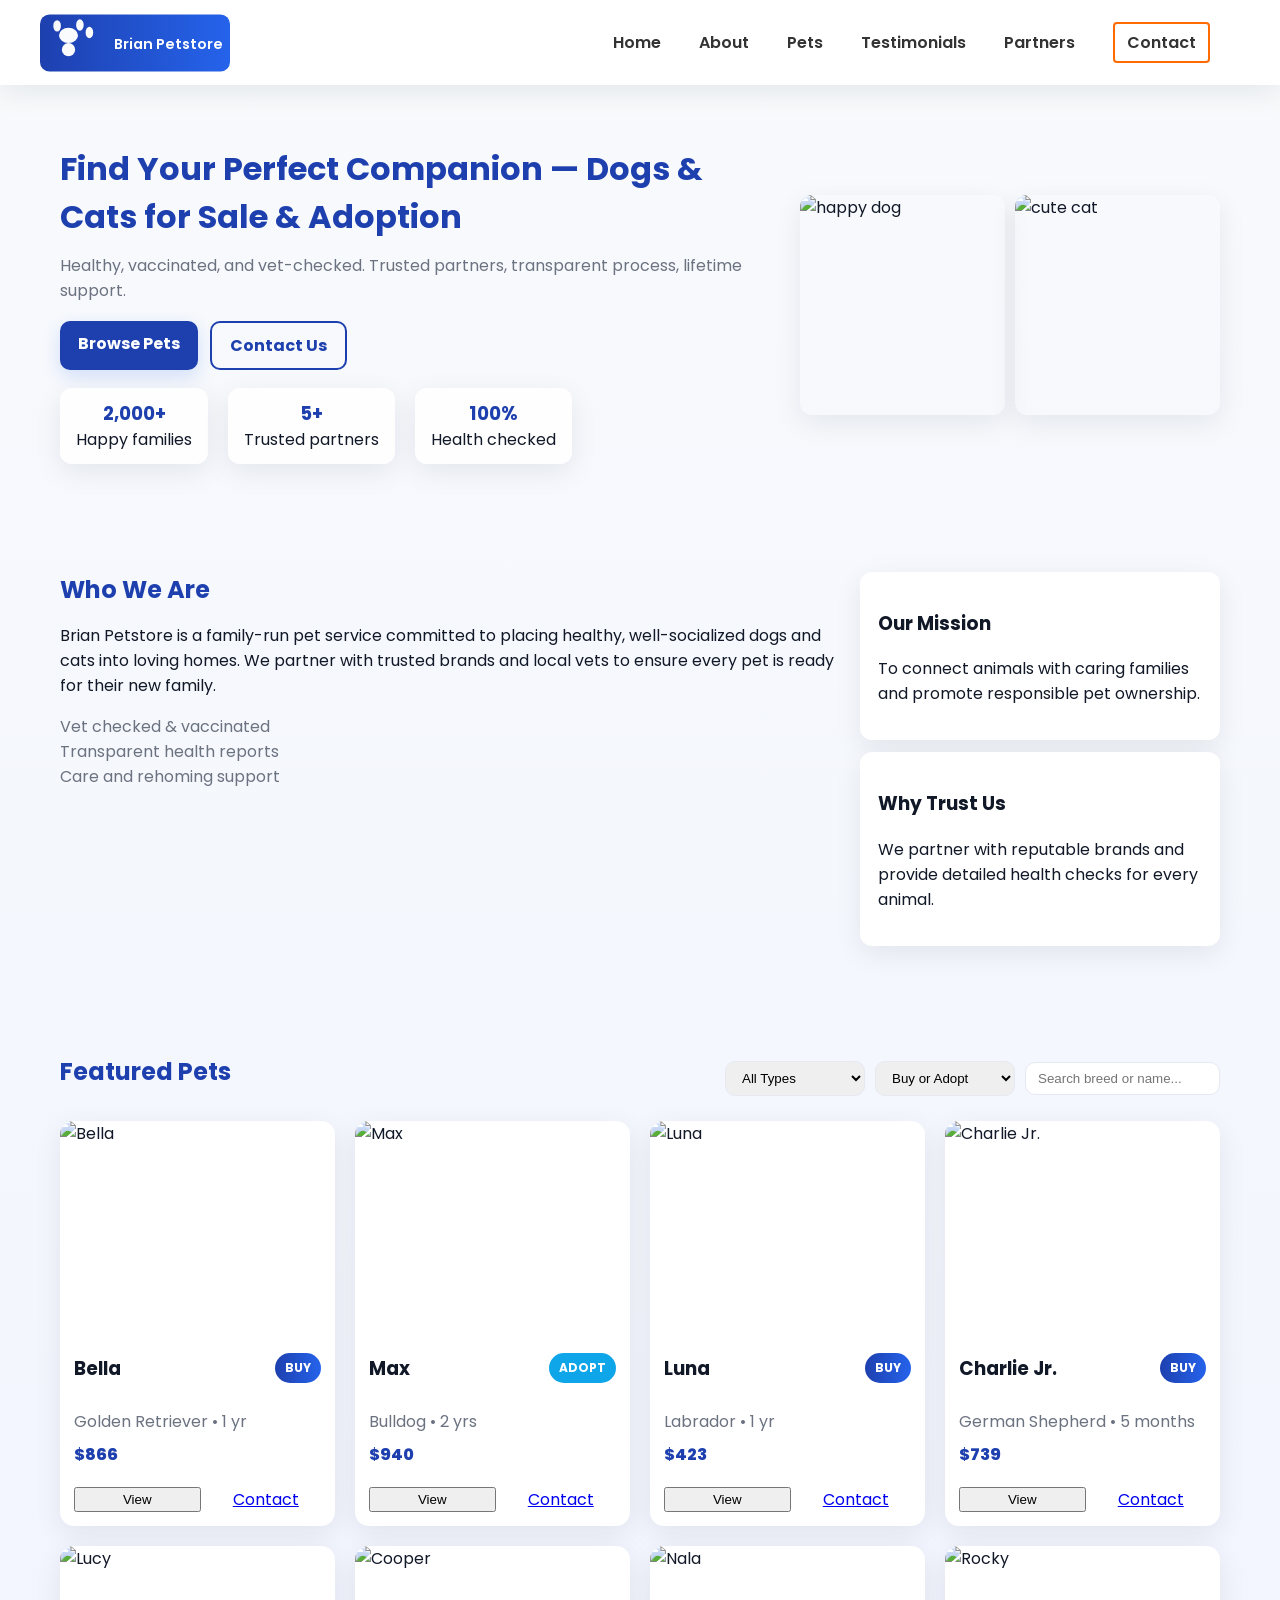
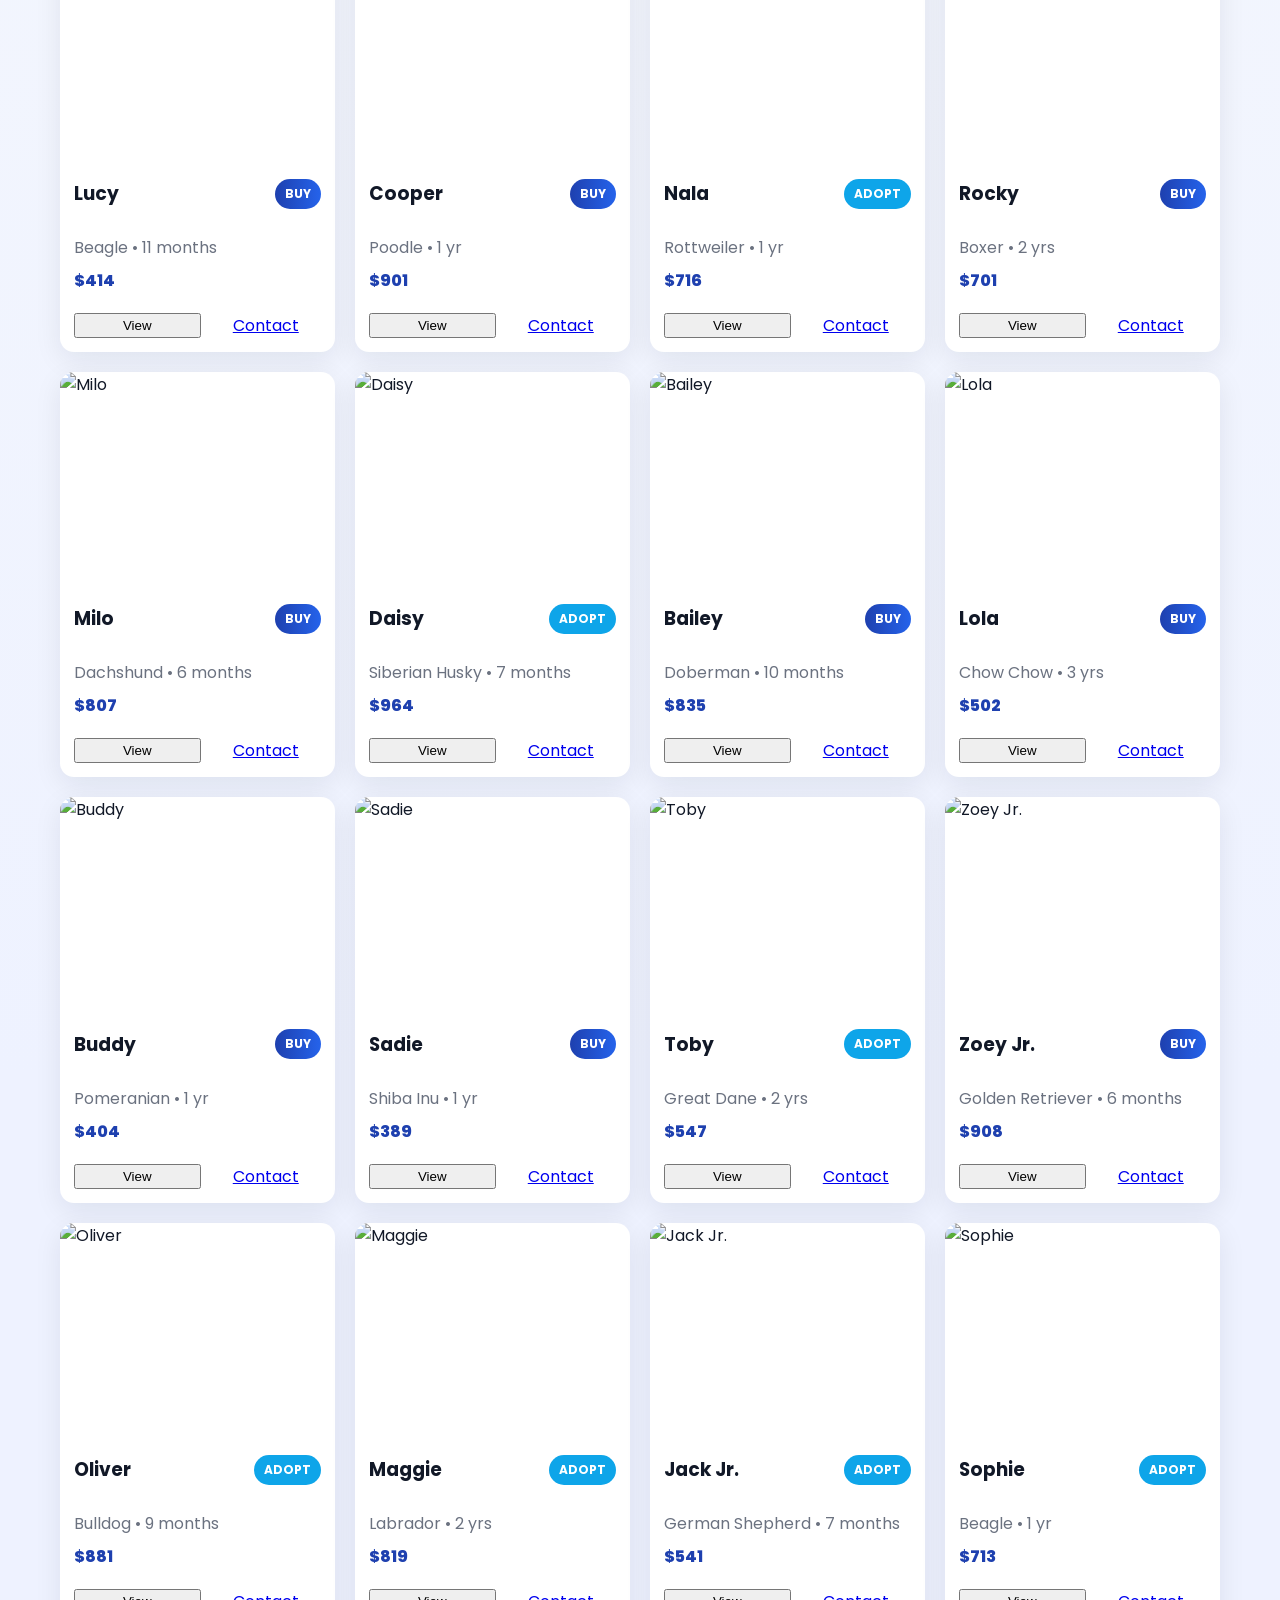
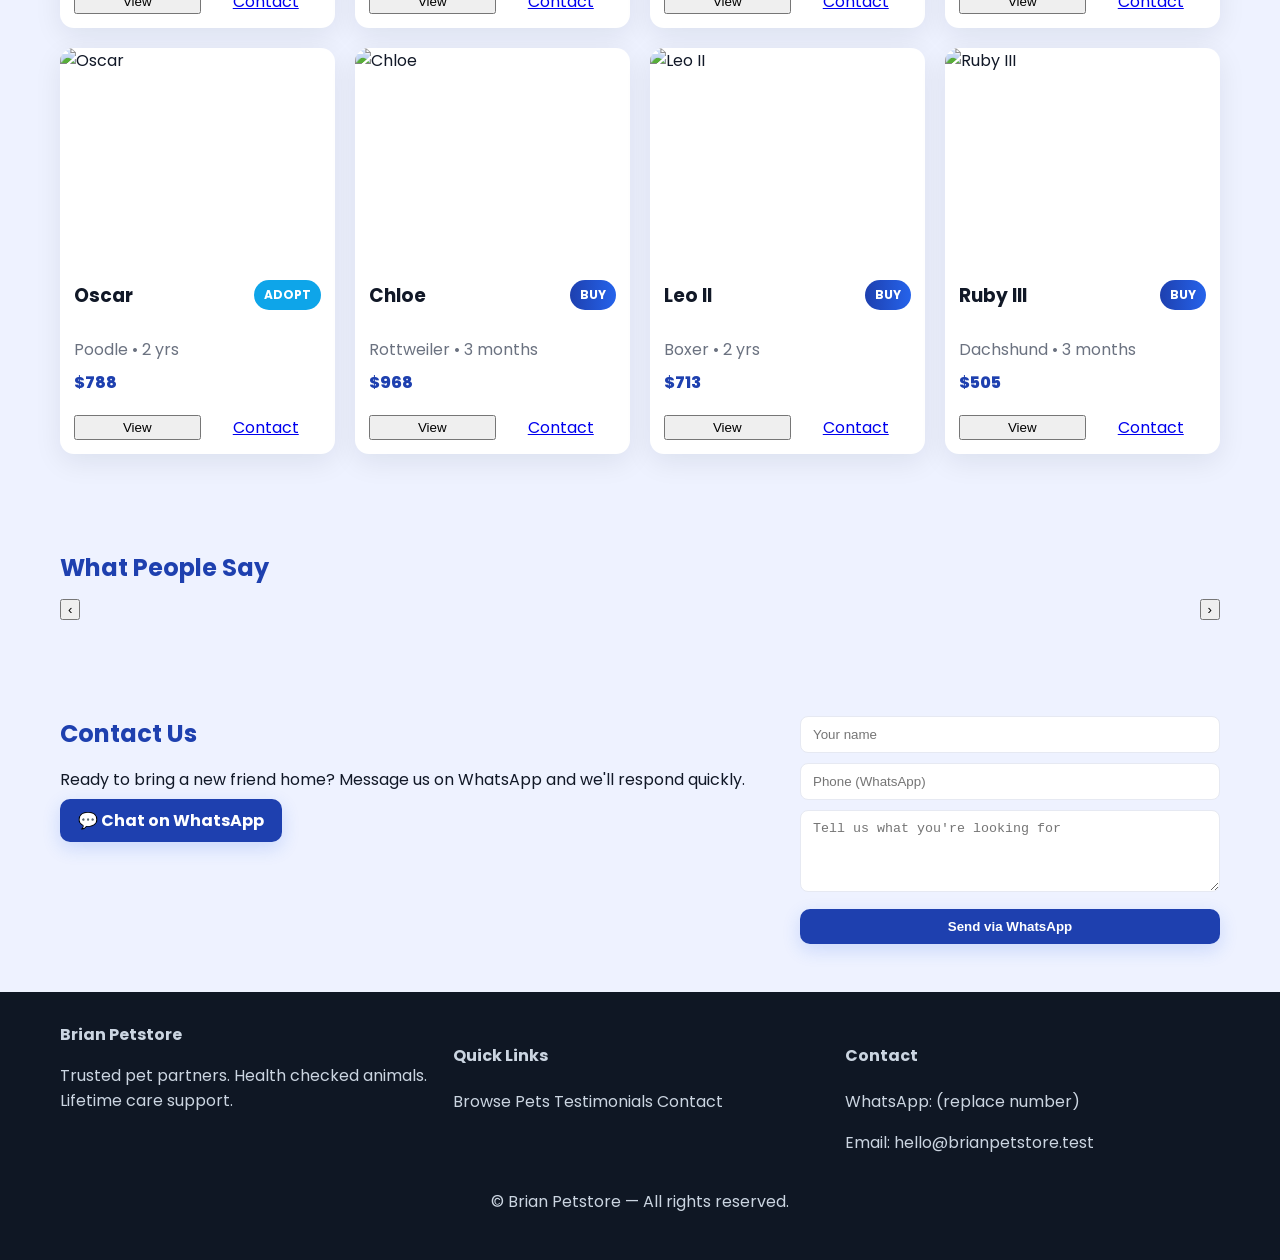
==== commit acac2789: "Update styles" ====
--- a/index.html
+++ b/index.html
@@ -124,19 +124,19 @@
     </div>
   </section>
 
-  <!-- PARTNERS -->
+  <!-- PARTNERS
   <section id="partners" class="section partners">
     <div class="container">
       <h2>Partners</h2>
       <div class="partners-row" aria-hidden="true">
-        <!-- use real logos or host local images -->
-        <img src="./Royal.png" alt="Royal Canin">
+         use real logos or host local images -->
+        <!-- <img src="./Royal.png" alt="Royal Canin">
         <img src="./thumbnail_IMG_1794v2.jpg" alt="Purina">
         <img src="./PetSmart-Logo-2022.png" alt="PetSmart">
         <img src="./logo.png" alt="Wysong">
       </div>
     </div>
-  </section>
+  </section> -->
 
   <!-- PETS / FILTERS -->
   <section id="pets" class="section pets">
